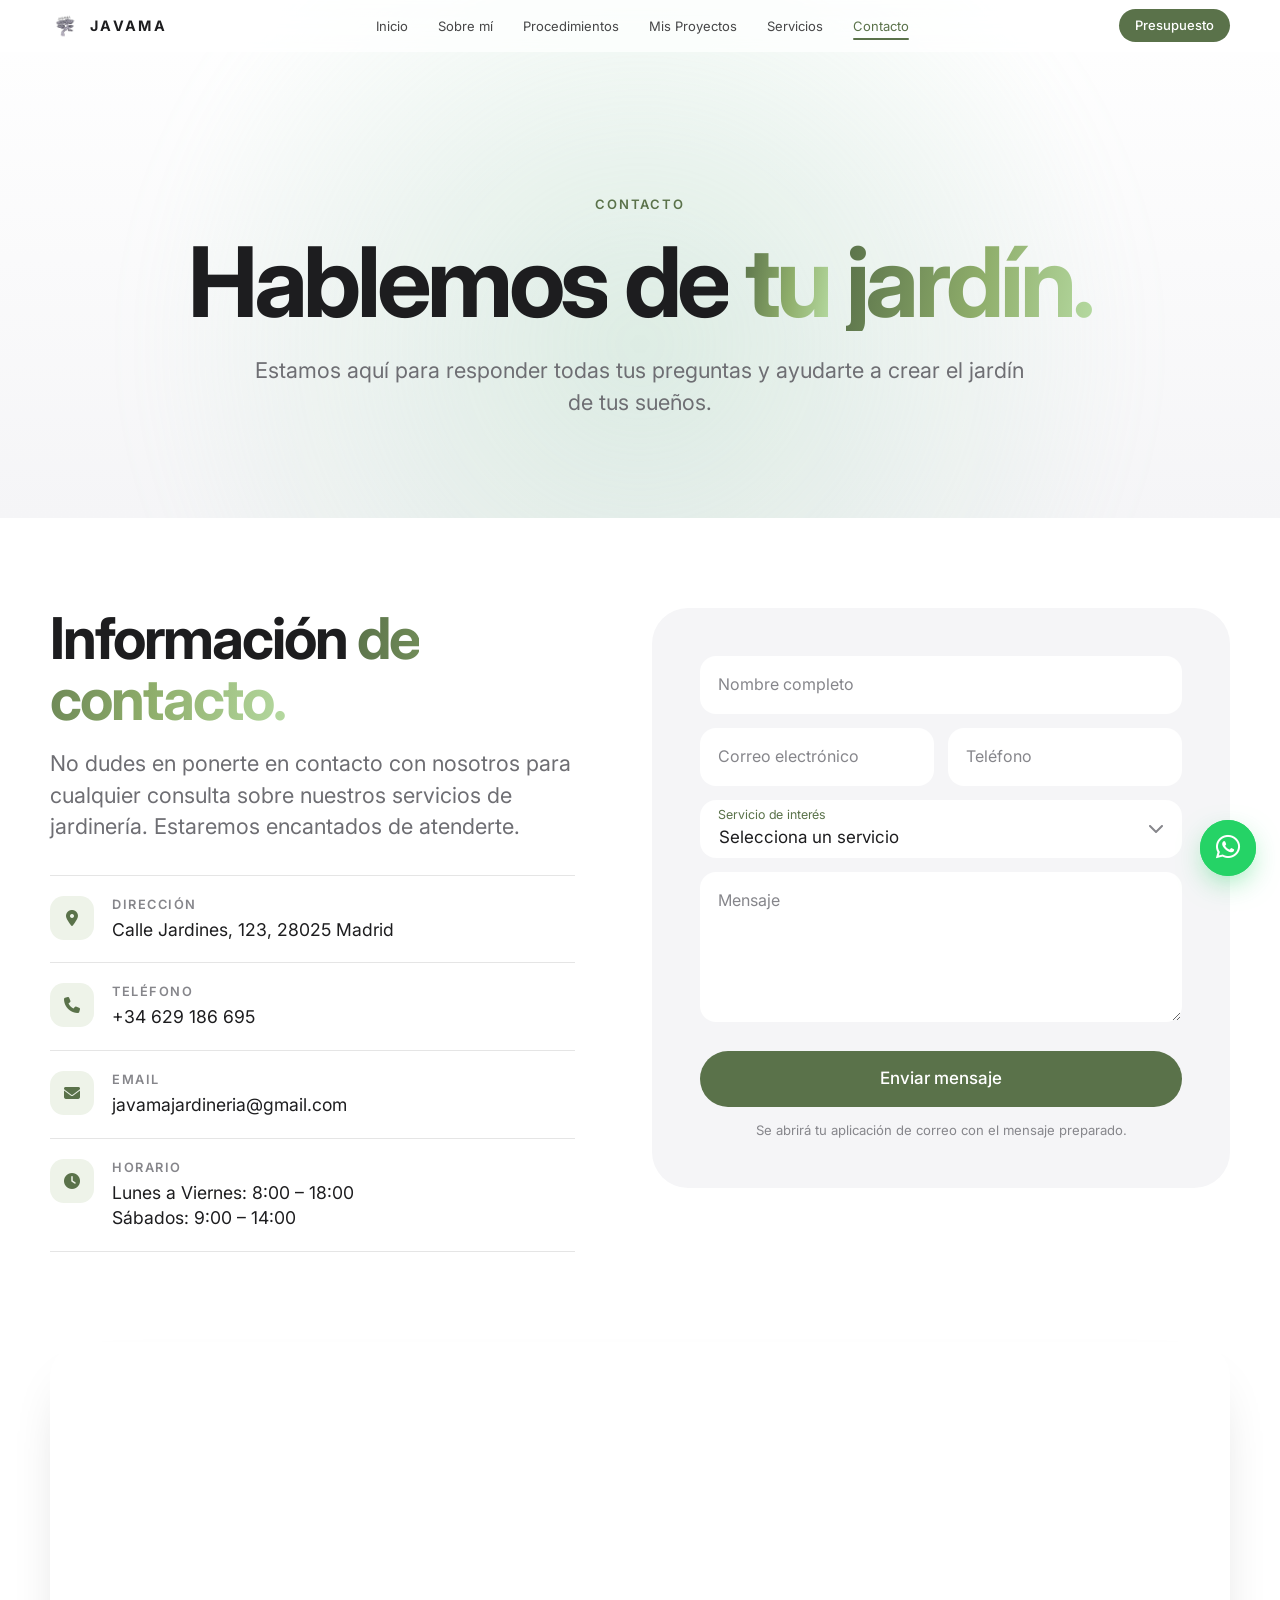
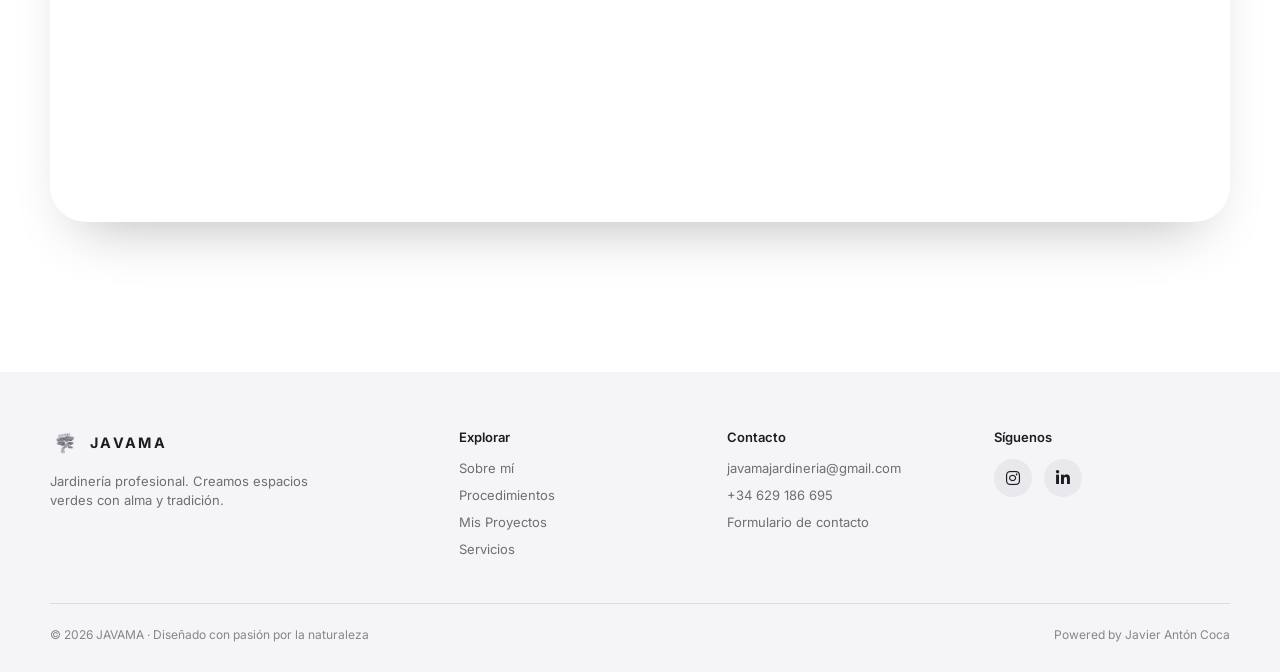
==== contacto.html @ c201bf11 "Initial commit" ====
<!DOCTYPE html>
<html lang="es">
<head>
  <meta charset="UTF-8">
  <meta name="viewport" content="width=device-width, initial-scale=1.0, viewport-fit=cover">
  <title>Contacto — JAVAMA Jardinería Profesional</title>
  <meta name="description" content="Contacta con JAVAMA Jardinería: teléfono, email, horario y formulario de presupuesto.">
  <meta name="theme-color" content="#ffffff">
  <meta property="og:title" content="Contacto — JAVAMA Jardinería Profesional">
  <meta property="og:description" content="Contacta con JAVAMA Jardinería: teléfono, email, horario y formulario de presupuesto.">
  <meta property="og:type" content="website">
  <link rel="preconnect" href="https://fonts.googleapis.com">
  <link rel="preconnect" href="https://fonts.gstatic.com" crossorigin>
  <link href="https://fonts.googleapis.com/css2?family=Inter:wght@400;500;600;700&display=swap" rel="stylesheet">
  <link rel="stylesheet" href="https://cdnjs.cloudflare.com/ajax/libs/font-awesome/6.4.0/css/all.min.css" integrity="sha512-iecdLmaskl7CVkqkXNQ/ZH/XLlvWZOJyj7Yy7tcenmpD1ypASozpmT/E0iPtmFIB46ZmdtAc9eNBvH0H/ZpiBw==" crossorigin="anonymous" referrerpolicy="no-referrer">
  <link rel="icon" type="image/png" href="favicon-96x96.png" sizes="96x96">
  <link rel="icon" type="image/svg+xml" href="favicon.svg">
  <link rel="shortcut icon" href="favicon.ico">
  <link rel="apple-touch-icon" sizes="180x180" href="apple-touch-icon.png">
  <meta name="apple-mobile-web-app-title" content="JAVAMA">
  <link rel="manifest" href="site.webmanifest">
  <link rel="stylesheet" href="css/style.css">
</head>
<body>
<header class="nav" role="banner">
  <div class="nav-in">
    <a href="index.html" class="brand" aria-label="JAVAMA — Inicio"><img src="img/logo.png" alt="" width="30" height="30">JAVAMA</a>
    <ul class="nav-links"><li><a href="index.html">Inicio</a></li><li><a href="sobre-mi.html">Sobre mí</a></li><li><a href="procedimientos.html">Procedimientos</a></li><li><a href="misproyectos.html">Mis Proyectos</a></li><li><a href="servicios.html">Servicios</a></li><li><a href="contacto.html" aria-current="page">Contacto</a></li></ul>
    <a href="contacto.html#formulario" class="nav-cta">Presupuesto</a>
    <button class="burger" aria-label="Abrir menú" aria-expanded="false"><span></span><span></span></button>
  </div>
</header>
<nav class="menu-overlay" aria-label="Menú principal"><a href="index.html" style="--i:0">Inicio</a><a href="sobre-mi.html" style="--i:1">Sobre mí</a><a href="procedimientos.html" style="--i:2">Procedimientos</a><a href="misproyectos.html" style="--i:3">Mis Proyectos</a><a href="servicios.html" style="--i:4">Servicios</a><a href="contacto.html" style="--i:5" aria-current="page">Contacto</a></nav>

<main>
<section class="page-hero">
  <div class="container">
    <span class="eyebrow" data-reveal>Contacto</span>
    <h1 class="h-xl" data-split>Hablemos de <span class="grad">tu jardín.</span></h1>
    <p class="lead" data-reveal style="--d:300">Estamos aquí para responder todas tus preguntas y ayudarte a crear el jardín de tus sueños.</p>
  </div>
</section>

<section class="section" id="contacto" style="padding-top:clamp(48px,7vw,90px)">
  <div class="container">
    <div class="contact">
      <div data-reveal="left">
        <h2 class="h-lg">Información <span class="grad">de contacto.</span></h2>
        <p class="lead" style="margin-top:18px">No dudes en ponerte en contacto con nosotros para cualquier consulta sobre nuestros servicios de jardinería. Estaremos encantados de atenderte.</p>
        <div class="info-list">
          <div class="info"><div class="ico"><i class="fa-solid fa-location-dot"></i></div><div><h4>Dirección</h4><p>Calle Jardines, 123, 28025 Madrid</p></div></div>
          <div class="info"><div class="ico"><i class="fa-solid fa-phone"></i></div><div><h4>Teléfono</h4><a href="tel:+34629186695">+34 629 186 695</a></div></div>
          <div class="info"><div class="ico"><i class="fa-solid fa-envelope"></i></div><div><h4>Email</h4><a href="mailto:javamajardineria@gmail.com">javamajardineria@gmail.com</a></div></div>
          <div class="info"><div class="ico"><i class="fa-solid fa-clock"></i></div><div><h4>Horario</h4><p>Lunes a Viernes: 8:00 – 18:00<br>Sábados: 9:00 – 14:00</p></div></div>
        </div>
      </div>

      <div class="form-card" id="formulario" data-reveal="right">
        <form id="form-contacto" action="#" method="POST">
          <div class="field"><input type="text" id="nombre" name="nombre" placeholder=" " required autocomplete="name"><label for="nombre">Nombre completo</label></div>
          <div class="field-row">
            <div class="field"><input type="email" id="email" name="email" placeholder=" " required autocomplete="email"><label for="email">Correo electrónico</label></div>
            <div class="field"><input type="tel" id="telefono" name="telefono" placeholder=" " autocomplete="tel"><label for="telefono">Teléfono</label></div>
          </div>
          <div class="field">
            <select id="servicio" name="servicio">
              <option value="">Selecciona un servicio</option>
              <option value="diseno">Diseño de jardines</option>
              <option value="poda">Poda en altura</option>
              <option value="mantenimiento">Mantenimiento</option>
              <option value="palmeras">Tratamiento de palmeras</option>
              <option value="riego">Sistemas de riego</option>
              <option value="cesped">Reconstrucción de césped</option>
              <option value="otro">Otro</option>
            </select><label for="servicio">Servicio de interés</label>
          </div>
          <div class="field"><textarea id="mensaje" name="mensaje" placeholder=" " required></textarea><label for="mensaje">Mensaje</label></div>
          <button type="submit" class="btn btn-primary">Enviar mensaje</button>
          <p class="form-note">Se abrirá tu aplicación de correo con el mensaje preparado.</p>
        </form>
      </div>
    </div>

    <div class="map" data-reveal="scale">
      <iframe src="https://www.google.com/maps/embed?pb=!1m18!1m12!1m3!1d3037.454103857799!2d-3.703023684603975!3d40.41999697936478!2m3!1f0!2f0!3f0!3m2!1i1024!2i768!4f13.1!3m3!1m2!1s0xd42287e9a0d5aab%3A0x9826e2a8a4f5f0a5!2sPuerta%20de%20Alcal%C3%A1!5e0!3m2!1ses!2ses!4v1623864876780!5m2!1ses!2ses" title="Mapa de ubicación" allowfullscreen loading="lazy"></iframe>
    </div>
  </div>
</section>
</main>
<div class="toast" role="status" aria-live="polite">Abriendo tu correo con el mensaje preparado…</div>

<footer class="footer">
  <div class="container">
    <div class="footer-grid">
      <div>
        <a href="index.html" class="brand"><img src="img/logo.png" alt="" width="30" height="30">JAVAMA</a>
        <p class="tag">Jardinería profesional. Creamos espacios verdes con alma y tradición.</p>
      </div>
      <div>
        <h4>Explorar</h4>
        <ul>
          <li><a href="sobre-mi.html">Sobre mí</a></li>
          <li><a href="procedimientos.html">Procedimientos</a></li>
          <li><a href="misproyectos.html">Mis Proyectos</a></li>
          <li><a href="servicios.html">Servicios</a></li>
        </ul>
      </div>
      <div>
        <h4>Contacto</h4>
        <ul>
          <li><a href="mailto:javamajardineria@gmail.com">javamajardineria@gmail.com</a></li>
          <li><a href="tel:+34629186695">+34 629 186 695</a></li>
          <li><a href="contacto.html">Formulario de contacto</a></li>
        </ul>
      </div>
      <div>
        <h4>Síguenos</h4>
        <div class="social">
          <a href="https://www.instagram.com/javamajardineria/" target="_blank" rel="noopener" aria-label="Instagram"><i class="fa-brands fa-instagram"></i></a>
          <a href="#" aria-label="LinkedIn"><i class="fa-brands fa-linkedin-in"></i></a>
        </div>
      </div>
    </div>
    <div class="footer-bottom">
      <span>&copy; <span data-year>2025</span> JAVAMA · Diseñado con pasión por la naturaleza</span>
      <span>Powered by Javier Antón Coca</span>
    </div>
  </div>
</footer>

<a href="https://wa.me/34629186695" target="_blank" rel="noopener" class="whatsapp" aria-label="Contactar por WhatsApp con JAVAMA Jardinería"><i class="fa-brands fa-whatsapp"></i></a>

<script src="js/main.js"></script>
</body>
</html>
---- css/style.css ----
/* =====================================================================
   JAVAMA Jardinería — sistema de diseño estilo Apple
   ===================================================================== */

:root {
  --ink: #1d1d1f;
  --ink-2: #6e6e73;
  --ink-3: #86868b;
  --bg: #ffffff;
  --bg-alt: #f5f5f7;
  --line: rgba(0, 0, 0, 0.1);

  --green: #5a724a;
  --green-dark: #46593a;
  --green-2: #81906b;
  --green-3: #a8d5ba;
  --sand: #d2b48c;
  --bark: #a1866f;

  --dark: #0a0e09;
  --dark-2: #141a12;
  --dark-line: rgba(255, 255, 255, 0.1);

  --radius: 28px;
  --nav-h: 52px;
  --font: -apple-system, BlinkMacSystemFont, "SF Pro Display", "SF Pro Text", "Inter", "Helvetica Neue", Arial, sans-serif;
  --ease: cubic-bezier(0.16, 1, 0.3, 1);
}

* { margin: 0; padding: 0; box-sizing: border-box; }

html {
  -webkit-text-size-adjust: 100%;
  scroll-behavior: smooth;
  scroll-padding-top: calc(var(--nav-h) + 16px);
}

body {
  font-family: var(--font);
  background: var(--bg);
  color: var(--ink);
  line-height: 1.47;
  -webkit-font-smoothing: antialiased;
  text-rendering: optimizeLegibility;
  overflow-x: clip;
  animation: pageIn 0.9s var(--ease) both;
}
@keyframes pageIn { from { opacity: 0; } to { opacity: 1; } }

img { max-width: 100%; display: block; }
a { color: inherit; text-decoration: none; }
ul { list-style: none; }
button { font-family: inherit; }
::selection { background: var(--green-3); color: var(--dark); }

:focus-visible { outline: 2px solid var(--green); outline-offset: 3px; border-radius: 6px; }

.container { width: min(1180px, 100% - 48px); margin-inline: auto; }
.section { padding: clamp(80px, 12vw, 150px) 0; }
.section-alt { background: var(--bg-alt); }
.section-dark { background: var(--dark); color: #f5f5f7; }
.center { text-align: center; }

/* ---------- Tipografía ---------- */
.eyebrow {
  display: inline-block;
  font-size: 0.8125rem;
  font-weight: 600;
  letter-spacing: 0.14em;
  text-transform: uppercase;
  color: var(--green);
  margin-bottom: 18px;
}
.section-dark .eyebrow { color: var(--green-3); }

.h-xl { font-size: clamp(2.7rem, 7.6vw, 6.4rem); line-height: 1.02; letter-spacing: -0.045em; font-weight: 700; }
.h-lg { font-size: clamp(2.1rem, 4.8vw, 3.6rem); line-height: 1.06; letter-spacing: -0.035em; font-weight: 700; }
.h-md { font-size: clamp(1.5rem, 2.6vw, 2rem); line-height: 1.15; letter-spacing: -0.02em; font-weight: 600; }
.lead { font-size: clamp(1.1rem, 1.7vw, 1.45rem); line-height: 1.45; color: var(--ink-2); max-width: 36em; }
.section-dark .lead { color: #a1a1a6; }
.center .lead { margin-inline: auto; }

.grad {
  background: linear-gradient(100deg, #5a724a 0%, #8fae6b 55%, #b5d9a0 100%);
  -webkit-background-clip: text;
  background-clip: text;
  color: transparent;
  -webkit-text-fill-color: transparent;
}
.section-dark .grad { background-image: linear-gradient(100deg, #a8d5ba 0%, #d4e8a8 100%); }

/* Titulares troceados en palabras (animación de entrada) */
.w { display: inline-block; overflow: hidden; vertical-align: top; padding-bottom: 0.12em; margin-bottom: -0.12em; }
.w > span { display: inline-block; transform: translateY(115%); animation: rise 1.1s var(--ease) forwards; animation-delay: calc(var(--i) * 70ms + 200ms); }
@keyframes rise { to { transform: none; } }

/* ---------- Botones ---------- */
.btn {
  display: inline-flex; align-items: center; justify-content: center; gap: 0.5em;
  padding: 0.95em 1.7em; border-radius: 999px; border: 0; cursor: pointer;
  font-size: 1.0625rem; font-weight: 500; line-height: 1;
  transition: transform 0.5s var(--ease), background 0.3s, color 0.3s, box-shadow 0.3s;
}
.btn:hover { transform: scale(1.04); }
.btn:active { transform: scale(0.98); }
.btn-primary { background: var(--green); color: #fff; }
.btn-primary:hover { background: var(--green-dark); }
.btn-light { background: #fff; color: var(--ink); }
.btn-glass { background: rgba(255, 255, 255, 0.16); color: #fff; -webkit-backdrop-filter: blur(14px); backdrop-filter: blur(14px); box-shadow: inset 0 0 0 1px rgba(255, 255, 255, 0.25); }
.btn-glass:hover { background: rgba(255, 255, 255, 0.28); }
.btn-outline { box-shadow: inset 0 0 0 1.5px var(--green); color: var(--green); background: transparent; }
.btn-outline:hover { background: var(--green); color: #fff; }
.link-more { color: var(--green); font-size: 1.0625rem; font-weight: 500; display: inline-flex; gap: 0.35em; align-items: center; }
.link-more::after { content: "›"; font-size: 1.3em; line-height: 1; transition: transform 0.4s var(--ease); }
.link-more:hover::after { transform: translateX(4px); }
.section-dark .link-more { color: var(--green-3); }

/* ---------- Navegación (cristal) ---------- */
.nav {
  position: fixed; inset: 0 0 auto 0; height: var(--nav-h); z-index: 200;
  background: rgba(255, 255, 255, 0.72);
  -webkit-backdrop-filter: saturate(180%) blur(22px); backdrop-filter: saturate(180%) blur(22px);
  border-bottom: 1px solid transparent; transition: border-color 0.4s, background 0.4s;
}
.nav.scrolled { border-bottom-color: var(--line); }
.nav-in { height: 100%; width: min(1180px, 100% - 48px); margin: auto; display: flex; align-items: center; justify-content: space-between; gap: 24px; }
.brand { display: flex; align-items: center; gap: 10px; font-weight: 700; letter-spacing: 0.16em; font-size: 0.9rem; }
.brand img { width: 30px; height: 30px; object-fit: contain; }
.nav-links { display: flex; gap: 30px; }
.nav-links a { font-size: 0.8125rem; color: rgba(29, 29, 31, 0.82); transition: color 0.25s; position: relative; }
.nav-links a:hover, .nav-links a[aria-current="page"] { color: var(--green); }
.nav-links a[aria-current="page"]::after { content: ""; position: absolute; left: 0; right: 0; bottom: -6px; height: 2px; border-radius: 2px; background: var(--green); }
.nav-cta { font-size: 0.8125rem; font-weight: 500; background: var(--green); color: #fff; padding: 7px 16px; border-radius: 999px; transition: background 0.3s, transform 0.4s var(--ease); }
.nav-cta:hover { background: var(--green-dark); transform: scale(1.05); }
.nav.dark { background: rgba(10, 14, 9, 0.38); }
.nav.dark .brand, .nav.dark .nav-links a { color: #fff; }
.nav.dark .nav-links a:hover, .nav.dark .nav-links a[aria-current="page"] { color: var(--green-3); }
.nav.dark .nav-links a[aria-current="page"]::after { background: var(--green-3); }
.nav.dark .brand img { filter: brightness(0) invert(1); }
.nav.dark .burger span { background: #fff; }
.nav.dark.scrolled { border-bottom-color: rgba(255, 255, 255, 0.1); }
.menu-open .nav.dark { background: transparent; }
.menu-open .nav.dark .brand { color: var(--ink); }
.menu-open .nav.dark .brand img { filter: none; }
.menu-open .nav.dark .burger span { background: var(--ink); }
.burger { display: none; width: 40px; height: 40px; border: 0; background: none; cursor: pointer; position: relative; }
.burger span { position: absolute; left: 11px; right: 11px; height: 1.5px; background: var(--ink); transition: transform 0.5s var(--ease), top 0.5s var(--ease), opacity 0.3s; }
.burger span:nth-child(1) { top: 16px; }
.burger span:nth-child(2) { top: 23px; }
.menu-open .burger span:nth-child(1) { top: 20px; transform: rotate(45deg); }
.menu-open .burger span:nth-child(2) { top: 20px; transform: rotate(-45deg); }

.menu-overlay {
  position: fixed; inset: 0; z-index: 150; padding: calc(var(--nav-h) + 36px) 28px 40px;
  background: rgba(255, 255, 255, 0.94); -webkit-backdrop-filter: blur(30px); backdrop-filter: blur(30px);
  display: flex; flex-direction: column; gap: 4px;
  opacity: 0; visibility: hidden; transition: opacity 0.5s var(--ease), visibility 0.5s;
}
.menu-open .menu-overlay { opacity: 1; visibility: visible; }
.menu-overlay a { font-size: 2.1rem; font-weight: 700; letter-spacing: -0.03em; padding: 8px 0; opacity: 0; transform: translateY(18px); transition: opacity 0.6s var(--ease), transform 0.6s var(--ease), color 0.2s; }
.menu-open .menu-overlay a { opacity: 1; transform: none; transition-delay: calc(var(--i) * 55ms + 120ms); }
.menu-overlay a[aria-current="page"] { color: var(--green); }
.menu-open { overflow: hidden; }

/* ---------- Revelado al hacer scroll ---------- */
.js [data-reveal] { opacity: 0; transform: translateY(40px); transition: opacity 1.1s var(--ease), transform 1.1s var(--ease); transition-delay: calc(var(--d, 0) * 1ms); }
.js [data-reveal="scale"] { transform: scale(0.92); }
.js [data-reveal="left"] { transform: translateX(-50px); }
.js [data-reveal="right"] { transform: translateX(50px); }
.js [data-reveal].in { opacity: 1; transform: none; }

/* Texto que se ilumina palabra a palabra con el scroll */
.scrub { font-size: clamp(1.9rem, 4.6vw, 3.6rem); line-height: 1.14; letter-spacing: -0.035em; font-weight: 700; max-width: 22em; }
.scrub .sw { color: rgba(29, 29, 31, 0.16); transition: color 0.5s var(--ease); }
.scrub .sw.on { color: var(--ink); }
.scrub .sw.on.accent { color: var(--green); }
.section-dark .scrub .sw { color: rgba(255, 255, 255, 0.16); }
.section-dark .scrub .sw.on { color: #fff; }

/* =====================================================================
   HERO — scroll cinematográfico (home)
   ===================================================================== */
.hero { --p: 0.72; position: relative; height: 100vh; height: 100svh; background: #fff; }
.js .hero.live { height: 430vh; }

.hero-sticky {
  --e1: clamp(0, calc((var(--p) - 0.05) / 0.44), 1);
  --e: calc(1 - (1 - var(--e1)) * (1 - var(--e1)) * (1 - var(--e1)));
  --out: clamp(0, calc(var(--p) / 0.3), 1);
  position: sticky; top: 0; height: 100vh; height: 100svh; overflow: hidden;
}

/* Fase 1: logo + titular */
.hero-intro {
  position: absolute; inset: 0; z-index: 1;
  display: flex; flex-direction: column; align-items: center; justify-content: center; text-align: center;
  padding: calc(var(--nav-h) + 3vh) 24px 16vh;
  opacity: calc(1 - var(--out) * 1.3);
  transform: translateY(calc(var(--out) * -10vh)) scale(calc(1 - var(--out) * 0.14));
  transform-origin: 50% 40%;
}
.hero-logo { height: clamp(150px, 31vh, 320px); width: auto; margin-bottom: 2.4vh; animation: logoIn 1.6s var(--ease) both; }
@keyframes logoIn { from { opacity: 0; transform: translateY(30px) scale(0.92); } to { opacity: 1; transform: none; } }
.hero-title { font-size: clamp(2.3rem, 6.2vw, 5.4rem); font-weight: 700; letter-spacing: -0.045em; line-height: 1.03; }
.hero-sub { margin-top: 2vh; font-size: clamp(0.95rem, 1.5vw, 1.3rem); color: var(--ink-2); letter-spacing: 0.01em; animation: fadeUp 1.2s 0.9s var(--ease) both; }
@keyframes fadeUp { from { opacity: 0; transform: translateY(16px); } to { opacity: 1; transform: none; } }

.hero-cue {
  position: absolute; left: 50%; bottom: 4.5vh; z-index: 4; transform: translateX(-50%);
  display: flex; flex-direction: column; align-items: center; gap: 10px;
  font-size: 0.72rem; letter-spacing: 0.2em; text-transform: uppercase; color: var(--ink-3);
  opacity: calc(1 - var(--p) * 16);
  animation: fadeUp 1.2s 1.3s var(--ease) backwards;
}
.hero-cue i { width: 1px; height: 46px; background: linear-gradient(var(--ink-3), transparent); position: relative; overflow: hidden; }
.hero-cue i::after { content: ""; position: absolute; left: 0; top: -100%; width: 100%; height: 100%; background: var(--green); animation: cue 2s var(--ease) infinite; }
@keyframes cue { to { top: 100%; } }

/* Fase 2: tarjeta que sube y se expande hasta pantalla completa */
.hero-card {
  position: absolute; inset: 0; z-index: 2; overflow: hidden; background: #26371d;
  clip-path: inset(
    calc(86vh * (1 - var(--e))) calc(20vw * (1 - var(--e))) calc(-30vh * (1 - var(--e))) calc(20vw * (1 - var(--e)))
    round calc(48px * (1 - var(--e)))
  );
  will-change: clip-path;
}
.hero-media {
  position: absolute; inset: 0;
  background:
    radial-gradient(90% 70% at 18% 12%, rgba(143, 174, 107, 0.95) 0%, transparent 60%),
    radial-gradient(80% 70% at 88% 92%, rgba(47, 74, 36, 0.95) 0%, transparent 62%),
    radial-gradient(60% 50% at 70% 30%, rgba(210, 180, 140, 0.35) 0%, transparent 70%),
    linear-gradient(160deg, #5a724a, #1f2f18);
  transform: scale(calc(1.45 - var(--e) * 0.45));
  will-change: transform;
}
.hero-media img { width: 100%; height: 100%; object-fit: cover; }
.hero-card::after {
  content: ""; position: absolute; inset: 0;
  background: linear-gradient(180deg, rgba(0, 0, 0, 0.18) 0%, rgba(0, 0, 0, 0.62) 100%);
  opacity: calc(0.25 + var(--e) * 0.75);
}

/* Fase 3: texto sobre la imagen */
.hero-copy {
  position: absolute; inset: 0; z-index: 3; color: #fff; pointer-events: none;
  display: flex; flex-direction: column; align-items: center; justify-content: center; text-align: center; padding: var(--nav-h) 24px 0;
}
.hero-words { font-size: clamp(2.5rem, 7.6vw, 6.6rem); font-weight: 700; letter-spacing: -0.05em; line-height: 1.02; max-width: 14em; }
.hero-words .hw {
  --k: clamp(0, calc((var(--p) - (0.4 + var(--i) * 0.03)) / 0.07), 1);
  display: inline-block; margin-right: 0.2em;
  opacity: var(--k);
  transform: translateY(calc((1 - var(--k)) * 36px));
  filter: blur(calc((1 - var(--k)) * 12px));
}
.hero-words .hw:last-child { margin-right: 0; }
.hero-extra {
  --x: clamp(0, calc((var(--p) - 0.7) / 0.14), 1);
  margin-top: clamp(20px, 4vh, 40px); max-width: 38em;
  opacity: var(--x); transform: translateY(calc((1 - var(--x)) * 30px));
  visibility: hidden;
}
.hero.cta-on .hero-extra, .hero:not(.live) .hero-extra { visibility: visible; }
.hero-extra p { font-size: clamp(1rem, 1.6vw, 1.35rem); line-height: 1.45; color: rgba(255, 255, 255, 0.86); margin-bottom: 28px; }
.hero-extra .btns { display: flex; gap: 14px; justify-content: center; flex-wrap: wrap; pointer-events: auto; }
.hero-extra .btn { pointer-events: auto; }

/* ---------- Bento de servicios (home) ---------- */
.bento { display: grid; grid-template-columns: repeat(6, 1fr); gap: 16px; margin-top: clamp(40px, 6vw, 72px); }
.tile {
  grid-column: span 2; position: relative; overflow: hidden; isolation: isolate;
  min-height: 300px; padding: clamp(26px, 3vw, 38px); border-radius: var(--radius);
  background: var(--dark-2); box-shadow: inset 0 0 0 1px var(--dark-line);
  display: flex; flex-direction: column; justify-content: flex-end;
  transition: transform 0.7s var(--ease), box-shadow 0.4s;
}
.tile.wide { grid-column: span 4; }
.tile.half { grid-column: span 3; }
.tile:hover { transform: translateY(-6px); box-shadow: inset 0 0 0 1px rgba(168, 213, 186, 0.35); }
.tile::before {
  content: ""; position: absolute; inset: 0; z-index: -1; opacity: 0; transition: opacity 0.5s;
  background: radial-gradient(520px circle at var(--mx, 50%) var(--my, 0%), rgba(168, 213, 186, 0.16), transparent 45%);
}
.tile:hover::before { opacity: 1; }
.tile .ghost { position: absolute; right: -4%; top: -6%; z-index: -1; font-size: clamp(9rem, 16vw, 15rem); color: rgba(168, 213, 186, 0.06); transition: transform 1s var(--ease), color 0.5s; line-height: 1; }
.tile:hover .ghost { transform: scale(1.08) rotate(-4deg); color: rgba(168, 213, 186, 0.11); }
.tile .ico { width: 52px; height: 52px; border-radius: 16px; display: grid; place-items: center; font-size: 1.35rem; background: rgba(168, 213, 186, 0.12); color: var(--green-3); margin-bottom: auto; }
.tile h3 { font-size: clamp(1.35rem, 2.1vw, 1.75rem); letter-spacing: -0.025em; font-weight: 600; margin: 26px 0 8px; color: #fff; }
.tile p { color: #a1a1a6; font-size: 1.0625rem; max-width: 30em; }

/* ---------- Cajas de características ---------- */
.features { display: grid; grid-template-columns: repeat(3, 1fr); gap: clamp(28px, 4vw, 56px); margin-top: clamp(40px, 6vw, 72px); }
.feature .ico { font-size: 1.7rem; color: var(--green); margin-bottom: 18px; }
.feature h3 { font-size: 1.35rem; letter-spacing: -0.02em; font-weight: 600; margin-bottom: 8px; }
.feature p { color: var(--ink-2); }

/* ---------- Banda CTA ---------- */
.cta-band {
  position: relative; overflow: hidden; isolation: isolate; text-align: center; color: #fff;
  padding: clamp(60px, 9vw, 120px) 24px; border-radius: 40px;
  background: radial-gradient(80% 120% at 15% 0%, #8fae6b 0%, transparent 55%), radial-gradient(70% 100% at 100% 100%, #26371d 0%, transparent 60%), linear-gradient(140deg, #5a724a, #2d4023);
}
.cta-band h2 { max-width: 14em; margin: 0 auto 16px; }
.cta-band p { color: rgba(255, 255, 255, 0.85); font-size: clamp(1.05rem, 1.6vw, 1.3rem); max-width: 32em; margin: 0 auto 32px; }
.cta-band .btns { display: flex; gap: 14px; justify-content: center; flex-wrap: wrap; }

/* ---------- Cabecera de páginas interiores ---------- */
.page-hero { padding: calc(var(--nav-h) + clamp(70px, 11vw, 140px)) 0 clamp(56px, 8vw, 100px); text-align: center; background: linear-gradient(180deg, #fff 0%, var(--bg-alt) 100%); position: relative; overflow: hidden; }
.page-hero::before { content: ""; position: absolute; left: 50%; top: -30%; width: 90vw; height: 90vw; max-width: 1000px; max-height: 1000px; transform: translateX(-50%); background: radial-gradient(closest-side, rgba(168, 213, 186, 0.35), transparent); filter: blur(30px); z-index: 0; }
.page-hero .container { position: relative; z-index: 1; }
.page-hero .lead { margin: 24px auto 0; }

/* ---------- Sobre mí ---------- */
.about { display: grid; grid-template-columns: 1fr 1.05fr; gap: clamp(36px, 6vw, 96px); align-items: center; }
.about-photo { position: relative; border-radius: 36px; overflow: hidden; aspect-ratio: 4 / 5; background: linear-gradient(160deg, #81906b, #2d4023); box-shadow: 0 40px 80px -30px rgba(0, 0, 0, 0.35); }
.about-photo img { width: 100%; height: 118%; object-fit: cover; will-change: transform; }
.about-text p { font-size: 1.2rem; line-height: 1.6; color: var(--ink-2); margin-bottom: 1.2em; }
.about-text .hl { color: var(--ink); font-weight: 600; }

.rings { display: grid; grid-template-columns: repeat(3, 1fr); gap: clamp(20px, 4vw, 56px); margin-top: clamp(40px, 6vw, 72px); }
.ring-card { text-align: center; }
.ring { position: relative; width: min(190px, 100%); margin: 0 auto 20px; aspect-ratio: 1; }
.ring svg { width: 100%; height: 100%; transform: rotate(-90deg); }
.ring circle { fill: none; stroke-width: 7; stroke-linecap: round; }
.ring .bg { stroke: rgba(255, 255, 255, 0.1); }
.ring .fg { stroke: url(#ringGrad); stroke-dasharray: 289; stroke-dashoffset: 289; transition: stroke-dashoffset 2.2s var(--ease) 0.2s; }
.ring-card.in .fg { stroke-dashoffset: calc(289 - 289 * var(--v) / 100); }
.ring-num { position: absolute; inset: 0; display: grid; place-items: center; font-size: clamp(2rem, 4vw, 3rem); font-weight: 700; letter-spacing: -0.04em; }
.ring-num small { font-size: 0.45em; font-weight: 600; margin-left: 2px; color: var(--green-3); }
.ring-card h3 { font-size: 1.1rem; font-weight: 500; color: #d2d2d7; }

/* ---------- Procedimientos: tarjetas apiladas ---------- */
.stack { padding-bottom: 8vh; }
.step {
  --n: 0; position: sticky; top: calc(var(--nav-h) + 22px + var(--n) * 20px);
  display: grid; grid-template-columns: auto 1fr; gap: clamp(20px, 5vw, 80px); align-items: center;
  min-height: clamp(340px, 56vh, 460px); padding: clamp(28px, 5vw, 64px); margin-bottom: 26px;
  border-radius: 36px; background: var(--bg); color: var(--ink);
  box-shadow: 0 -10px 40px -20px rgba(0, 0, 0, 0.18), 0 0 0 1px rgba(0, 0, 0, 0.05);
}
.step .num { font-size: clamp(5.5rem, 16vw, 13rem); font-weight: 700; letter-spacing: -0.07em; line-height: 0.85; color: rgba(90, 114, 74, 0.2); }
.step .ico { font-size: 1.8rem; color: var(--green); margin-bottom: 16px; }
.step h3 { font-size: clamp(1.7rem, 3.4vw, 2.8rem); letter-spacing: -0.035em; line-height: 1.08; font-weight: 700; margin-bottom: 14px; }
.step p { font-size: clamp(1.05rem, 1.5vw, 1.3rem); color: var(--ink-2); max-width: 30em; line-height: 1.5; }
.step.s2 { background: #eef3e9; } .step.s3 { background: #e2ebd9; } .step.s4 { background: #cfdcc2; }
.step.s5 { background: var(--green); color: #fff; } .step.s6 { background: #26371d; color: #fff; }
.step.s5 .num, .step.s6 .num { color: rgba(255, 255, 255, 0.16); }
.step.s5 .ico, .step.s6 .ico { color: var(--green-3); }
.step.s5 p, .step.s6 p { color: rgba(255, 255, 255, 0.82); }

.cards { display: grid; grid-template-columns: repeat(3, 1fr); gap: 16px; margin-top: clamp(40px, 6vw, 72px); }
.card { background: #fff; border-radius: var(--radius); padding: clamp(26px, 3vw, 36px); transition: transform 0.7s var(--ease), box-shadow 0.5s; position: relative; overflow: hidden; }
.card:hover { transform: translateY(-6px); box-shadow: 0 30px 60px -30px rgba(0, 0, 0, 0.28); }
.card .ico { width: 48px; height: 48px; border-radius: 14px; display: grid; place-items: center; background: #eef3e9; color: var(--green); font-size: 1.2rem; margin-bottom: 22px; }
.card h3 { font-size: 1.3rem; letter-spacing: -0.02em; font-weight: 600; margin-bottom: 8px; }
.card p { color: var(--ink-2); }

/* ---------- Proyectos ---------- */
.segmented { display: inline-flex; padding: 4px; border-radius: 999px; background: rgba(120, 120, 128, 0.14); margin-bottom: clamp(32px, 5vw, 56px); position: relative; }
.segmented button { position: relative; z-index: 1; border: 0; background: none; cursor: pointer; padding: 9px 24px; border-radius: 999px; font-size: 0.95rem; font-weight: 500; color: var(--ink); transition: color 0.3s; display: inline-flex; gap: 8px; align-items: center; }
.segmented .thumb { position: absolute; z-index: 0; top: 4px; bottom: 4px; left: 4px; width: 50%; border-radius: 999px; background: #fff; box-shadow: 0 2px 8px rgba(0, 0, 0, 0.14); transition: transform 0.6s var(--ease), width 0.6s var(--ease); }
.panel[hidden] { display: none; }
.panel { animation: fadeUp 0.8s var(--ease) both; }

.gallery { display: grid; grid-template-columns: repeat(12, 1fr); grid-auto-rows: clamp(220px, 27vw, 360px); gap: 14px; }
.g-item { position: relative; overflow: hidden; border-radius: 26px; grid-column: span 4; cursor: zoom-in; background: linear-gradient(150deg, #a8d5ba, #5a724a 60%, #2d4023); border: 0; padding: 0; text-align: left; color: #fff; }
.g-item:nth-child(1) { grid-column: span 7; } .g-item:nth-child(2) { grid-column: span 5; } .g-item:nth-child(6) { grid-column: span 12; }
.g-item img { position: absolute; inset: 0; width: 100%; height: 100%; object-fit: cover; transition: transform 1.2s var(--ease); }
.g-item:hover img { transform: scale(1.06); }
.g-item::after { content: ""; position: absolute; inset: 0; background: linear-gradient(to top, rgba(0, 0, 0, 0.62), transparent 55%); }
.g-item .cap { position: absolute; left: 0; right: 0; bottom: 0; z-index: 2; padding: 22px 26px; font-size: 1.05rem; font-weight: 500; letter-spacing: -0.01em; }
.g-item .cap small { display: block; font-size: 0.8rem; opacity: 0.75; font-weight: 400; margin-bottom: 2px; letter-spacing: 0.06em; text-transform: uppercase; }
.g-item .plus { position: absolute; right: 18px; top: 18px; z-index: 2; width: 38px; height: 38px; border-radius: 50%; background: rgba(255, 255, 255, 0.22); -webkit-backdrop-filter: blur(10px); backdrop-filter: blur(10px); display: grid; place-items: center; opacity: 0; transform: scale(0.7); transition: 0.5s var(--ease); }
.g-item:hover .plus { opacity: 1; transform: none; }
img.img-missing { display: none !important; }

.videos { display: grid; grid-template-columns: repeat(3, 1fr); gap: 16px; }
.video { border-radius: 26px; overflow: hidden; background: #000; }
.video .frame { aspect-ratio: 16 / 9; }
.video iframe { width: 100%; height: 100%; border: 0; display: block; }
.video p { padding: 16px 20px; font-size: 0.95rem; color: #d2d2d7; background: var(--dark-2); }

.lightbox { position: fixed; inset: 0; z-index: 500; display: grid; place-items: center; padding: 4vw; background: rgba(0, 0, 0, 0.86); -webkit-backdrop-filter: blur(20px); backdrop-filter: blur(20px); opacity: 0; visibility: hidden; transition: opacity 0.4s, visibility 0.4s; }
.lightbox.open { opacity: 1; visibility: visible; }
.lightbox figure { max-width: min(1100px, 100%); transform: scale(0.94); transition: transform 0.7s var(--ease); }
.lightbox.open figure { transform: none; }
.lightbox img { max-height: 78vh; width: auto; margin: auto; border-radius: 20px; background: linear-gradient(150deg, #a8d5ba, #5a724a); min-width: min(70vw, 600px); min-height: 40vh; object-fit: contain; }
.lightbox figcaption { color: #d2d2d7; text-align: center; margin-top: 16px; font-size: 1rem; }
.lb-btn { position: absolute; width: 48px; height: 48px; border-radius: 50%; border: 0; cursor: pointer; background: rgba(255, 255, 255, 0.14); color: #fff; font-size: 1.1rem; transition: background 0.3s, transform 0.4s var(--ease); }
.lb-btn:hover { background: rgba(255, 255, 255, 0.28); transform: scale(1.08); }
.lb-close { top: 22px; right: 22px; } .lb-prev { left: 22px; top: 50%; } .lb-next { right: 22px; top: 50%; }

/* ---------- Servicios ---------- */
.price-grid { display: grid; grid-template-columns: repeat(3, 1fr); gap: 16px; }
.price-card { position: relative; text-align: left; border: 0; cursor: pointer; font-family: inherit; color: inherit; background: var(--bg-alt); border-radius: var(--radius); padding: clamp(28px, 3vw, 40px); min-height: 340px; display: flex; flex-direction: column; transition: transform 0.7s var(--ease), box-shadow 0.5s, background 0.4s; overflow: hidden; }
.price-card:hover { transform: translateY(-8px) scale(1.01); box-shadow: 0 40px 70px -35px rgba(0, 0, 0, 0.35); background: #fff; }
.price-card .ico { width: 56px; height: 56px; border-radius: 18px; display: grid; place-items: center; font-size: 1.4rem; background: #fff; color: var(--green); margin-bottom: 26px; transition: background 0.4s, color 0.4s; box-shadow: 0 1px 0 rgba(0, 0, 0, 0.04); }
.price-card:hover .ico { background: var(--green); color: #fff; }
.price-card h3 { font-size: 1.55rem; letter-spacing: -0.03em; line-height: 1.12; font-weight: 700; margin-bottom: 10px; }
.price-card .price { display: inline-block; align-self: flex-start; font-size: 0.9rem; font-weight: 600; color: var(--green); background: rgba(90, 114, 74, 0.12); padding: 5px 14px; border-radius: 999px; margin-bottom: 16px; }
.price-card p { color: var(--ink-2); flex: 1; }
.price-card .open { margin-top: 24px; width: 36px; height: 36px; border-radius: 50%; background: var(--green); color: #fff; display: grid; place-items: center; align-self: flex-end; transition: transform 0.6s var(--ease); font-size: 1rem; }
.price-card:hover .open { transform: rotate(90deg) scale(1.1); }
.price-card .data { display: none; }

.sheet { position: fixed; inset: 0; z-index: 400; display: flex; align-items: flex-end; justify-content: center; background: rgba(0, 0, 0, 0.4); -webkit-backdrop-filter: blur(8px); backdrop-filter: blur(8px); opacity: 0; visibility: hidden; transition: opacity 0.4s, visibility 0.4s; padding: 20px; }
.sheet.open { opacity: 1; visibility: visible; }
.sheet-card { position: relative; width: min(640px, 100%); max-height: 88vh; overflow: auto; background: #fff; border-radius: 34px; padding: clamp(28px, 5vw, 48px); transform: translateY(60px) scale(0.96); transition: transform 0.8s var(--ease); box-shadow: 0 50px 100px -30px rgba(0, 0, 0, 0.5); }
.sheet.open .sheet-card { transform: none; }
.sheet-close { position: absolute; top: 18px; right: 18px; width: 36px; height: 36px; border-radius: 50%; border: 0; cursor: pointer; background: rgba(120, 120, 128, 0.16); color: var(--ink-2); font-size: 1rem; transition: transform 0.4s var(--ease), background 0.3s; }
.sheet-close:hover { transform: rotate(90deg); background: rgba(120, 120, 128, 0.28); }
.sheet .ico { font-size: 1.8rem; color: var(--green); margin-bottom: 14px; }
.sheet h3 { font-size: clamp(1.8rem, 4vw, 2.4rem); letter-spacing: -0.035em; line-height: 1.08; font-weight: 700; padding-right: 40px; }
.sheet .price { display: inline-block; margin: 14px 0; font-weight: 600; color: var(--green); background: rgba(90, 114, 74, 0.12); padding: 5px 14px; border-radius: 999px; }
.sheet .desc { color: var(--ink-2); font-size: 1.1rem; margin-bottom: 24px; }
.sheet ul { display: grid; gap: 0; margin-bottom: 30px; border-top: 1px solid var(--line); }
.sheet li { padding: 14px 0; border-bottom: 1px solid var(--line); display: flex; gap: 12px; align-items: baseline; }
.sheet li i { color: var(--green); }
.sheet li strong { color: var(--ink); }
.note { margin-top: 36px; text-align: center; color: var(--ink-3); font-size: 0.9rem; max-width: 40em; margin-inline: auto; }

/* ---------- Contacto ---------- */
.contact { display: grid; grid-template-columns: 1fr 1.1fr; gap: clamp(32px, 6vw, 90px); align-items: start; }
.info-list { display: grid; gap: 0; margin-top: 32px; }
.info { display: flex; gap: 18px; padding: 20px 0; border-bottom: 1px solid var(--line); align-items: flex-start; }
.info:first-child { border-top: 1px solid var(--line); }
.info .ico { width: 44px; height: 44px; border-radius: 14px; display: grid; place-items: center; background: #eef3e9; color: var(--green); flex: none; }
.info h4 { font-size: 0.8rem; text-transform: uppercase; letter-spacing: 0.12em; color: var(--ink-3); font-weight: 600; margin-bottom: 2px; }
.info p, .info a { font-size: 1.1rem; color: var(--ink); }
.info a:hover { color: var(--green); }

.form-card { background: var(--bg-alt); border-radius: 36px; padding: clamp(26px, 4vw, 48px); }
.field { position: relative; margin-bottom: 14px; }
.field label { position: absolute; left: 18px; top: 17px; color: var(--ink-3); font-size: 1rem; pointer-events: none; transition: transform 0.4s var(--ease), color 0.3s; transform-origin: left top; }
.field input, .field textarea, .field select {
  width: 100%; font-family: inherit; font-size: 1.0625rem; color: var(--ink); background: #fff;
  border: 1.5px solid transparent; border-radius: 16px; padding: 26px 18px 10px; outline: none; transition: border-color 0.3s, box-shadow 0.3s; -webkit-appearance: none; appearance: none;
}
.field textarea { min-height: 150px; resize: vertical; }
.field select { background-image: url("data:image/svg+xml,%3Csvg xmlns='http://www.w3.org/2000/svg' width='14' height='8' fill='none' stroke='%2386868b' stroke-width='2' stroke-linecap='round'%3E%3Cpath d='m1 1 6 6 6-6'/%3E%3C/svg%3E"); background-repeat: no-repeat; background-position: right 18px center; }
.field input:focus, .field textarea:focus, .field select:focus { border-color: var(--green); box-shadow: 0 0 0 4px rgba(90, 114, 74, 0.16); }
.field input:focus + label, .field input:not(:placeholder-shown) + label,
.field textarea:focus + label, .field textarea:not(:placeholder-shown) + label,
.field select + label { transform: translateY(-11px) scale(0.78); color: var(--green); }
.field-row { display: grid; grid-template-columns: 1fr 1fr; gap: 14px; }
.form-card .btn { width: 100%; margin-top: 8px; padding: 1.15em; }
.form-note { text-align: center; color: var(--ink-3); font-size: 0.82rem; margin-top: 14px; }

.map { margin-top: clamp(48px, 7vw, 90px); border-radius: 36px; overflow: hidden; height: clamp(320px, 42vw, 480px); box-shadow: 0 30px 60px -30px rgba(0, 0, 0, 0.3); }
.map iframe { width: 100%; height: 100%; border: 0; filter: grayscale(0.85) contrast(1.05); transition: filter 0.6s; }
.map:hover iframe { filter: none; }

.toast { position: fixed; left: 50%; bottom: 28px; z-index: 600; transform: translate(-50%, 120px); background: rgba(29, 29, 31, 0.92); color: #fff; padding: 14px 22px; border-radius: 999px; font-size: 0.95rem; -webkit-backdrop-filter: blur(14px); backdrop-filter: blur(14px); transition: transform 0.7s var(--ease); }
.toast.show { transform: translate(-50%, 0); }

/* ---------- Pie de página ---------- */
.footer { background: var(--bg-alt); color: var(--ink-2); font-size: 0.8125rem; padding: 56px 0 28px; }
.footer-grid { display: grid; grid-template-columns: 1.6fr 1fr 1fr 1fr; gap: 32px; padding-bottom: 36px; border-bottom: 1px solid var(--line); }
.footer .brand { color: var(--ink); margin-bottom: 14px; }
.footer p.tag { max-width: 22em; line-height: 1.5; }
.footer h4 { color: var(--ink); font-size: 0.8125rem; font-weight: 600; margin-bottom: 12px; }
.footer li { margin-bottom: 8px; }
.footer a { transition: color 0.2s; }
.footer a:hover { color: var(--green); text-decoration: underline; }
.footer .social { display: flex; gap: 12px; }
.footer .social a { width: 38px; height: 38px; border-radius: 50%; display: grid; place-items: center; background: #e8e8ed; color: var(--ink); font-size: 1rem; transition: background 0.3s, color 0.3s, transform 0.4s var(--ease); }
.footer .social a:hover { background: var(--green); color: #fff; transform: translateY(-3px); text-decoration: none; }
.footer-bottom { padding-top: 22px; display: flex; justify-content: space-between; gap: 12px; flex-wrap: wrap; font-size: 0.75rem; color: var(--ink-3); }

/* ---------- WhatsApp flotante ---------- */
.whatsapp { position: fixed; right: 24px; bottom: 24px; z-index: 180; width: 56px; height: 56px; border-radius: 50%; display: grid; place-items: center; background: #25d366; color: #fff; font-size: 1.7rem; box-shadow: 0 10px 30px -8px rgba(37, 211, 102, 0.65); transition: transform 0.5s var(--ease), background 0.3s; }
.whatsapp:hover { transform: scale(1.1) rotate(6deg); background: #1ebe5b; }
.whatsapp::after { content: ""; position: absolute; inset: 0; border-radius: 50%; border: 2px solid #25d366; animation: ping 2.6s ease-out infinite; }
@keyframes ping { 0% { transform: scale(1); opacity: 0.7; } 80%, 100% { transform: scale(1.7); opacity: 0; } }

/* =====================================================================
   Responsive
   ===================================================================== */
@media (max-width: 960px) {
  .nav-links, .nav-cta { display: none; }
  .burger { display: block; }
  .bento { grid-template-columns: repeat(2, 1fr); }
  .tile, .tile.wide, .tile.half { grid-column: span 1; min-height: 260px; }
  .features, .cards, .price-grid, .videos { grid-template-columns: repeat(2, 1fr); }
  .about, .contact { grid-template-columns: 1fr; }
  .about-photo { max-width: 520px; aspect-ratio: 5 / 4; }
  .footer-grid { grid-template-columns: 1fr 1fr; }
}

@media (max-width: 640px) {
  .container, .nav-in { width: calc(100% - 36px); }
  .bento, .features, .cards, .price-grid, .videos, .field-row { grid-template-columns: 1fr; }
  .rings { grid-template-columns: 1fr; gap: 36px; }
  .step { grid-template-columns: 1fr; min-height: 0; gap: 4px; border-radius: 28px; }
  .step .num { font-size: 5.5rem; margin-bottom: -4px; }
  .gallery { grid-template-columns: 1fr; grid-auto-rows: 260px; }
  .g-item, .g-item:nth-child(n) { grid-column: span 1; }
  .footer-grid { grid-template-columns: 1fr; }
  .cta-band { border-radius: 30px; }
  .hero-card { clip-path: inset(calc(86vh * (1 - var(--e))) calc(6vw * (1 - var(--e))) calc(-30vh * (1 - var(--e))) calc(6vw * (1 - var(--e))) round calc(36px * (1 - var(--e)))); }
  .whatsapp { right: 16px; bottom: 16px; width: 52px; height: 52px; }
  .lb-prev { left: 10px; } .lb-next { right: 10px; }
}

@media (prefers-reduced-motion: reduce) {
  html { scroll-behavior: auto; }
  *, *::before, *::after { animation-duration: 0.01ms !important; animation-delay: 0ms !important; transition-duration: 0.01ms !important; }
  .w > span { transform: none; }
  .js [data-reveal] { opacity: 1; transform: none; }
  .scrub .sw { color: var(--ink); }
  .section-dark .scrub .sw { color: #fff; }
  .js .hero.live { height: 100svh; }
}

.menu-open .whatsapp { opacity: 0; pointer-events: none; }
.toast { opacity: 0; transition: transform 0.7s var(--ease), opacity 0.4s; }
.toast.show { opacity: 1; }
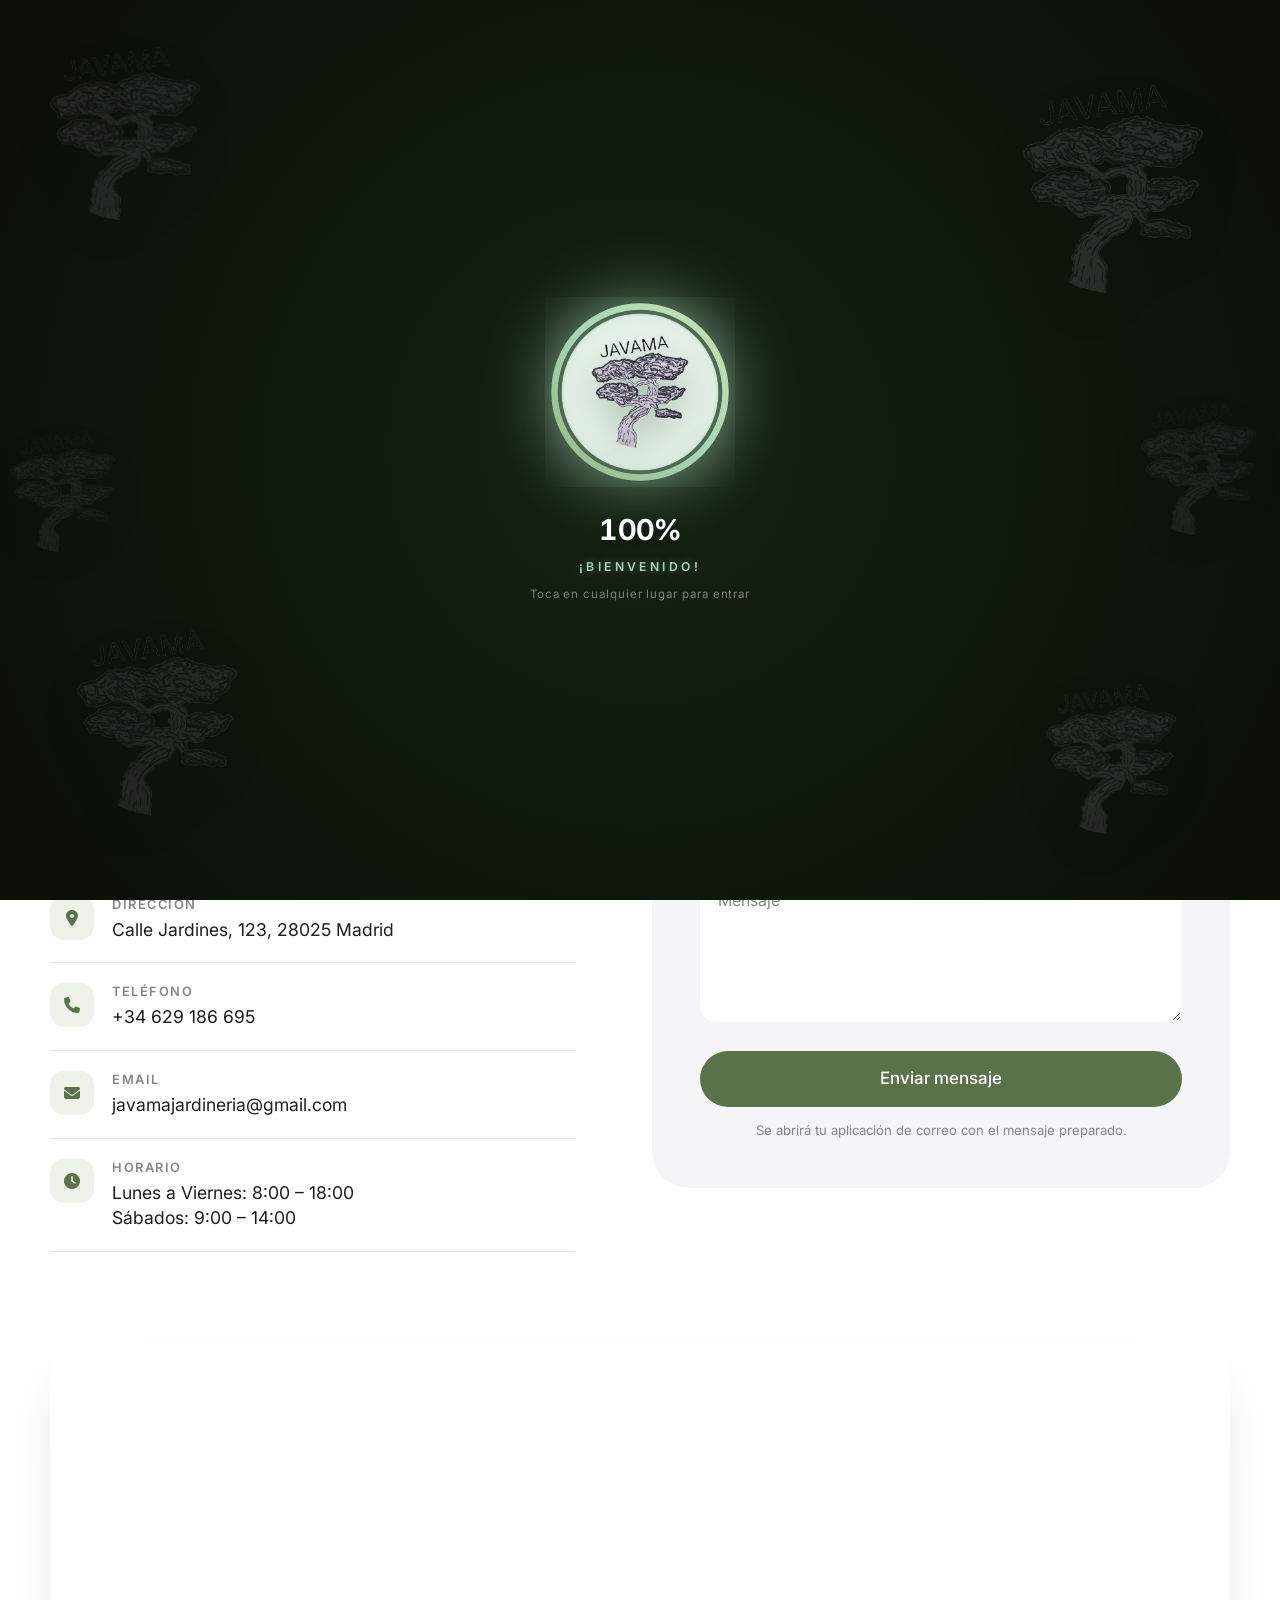
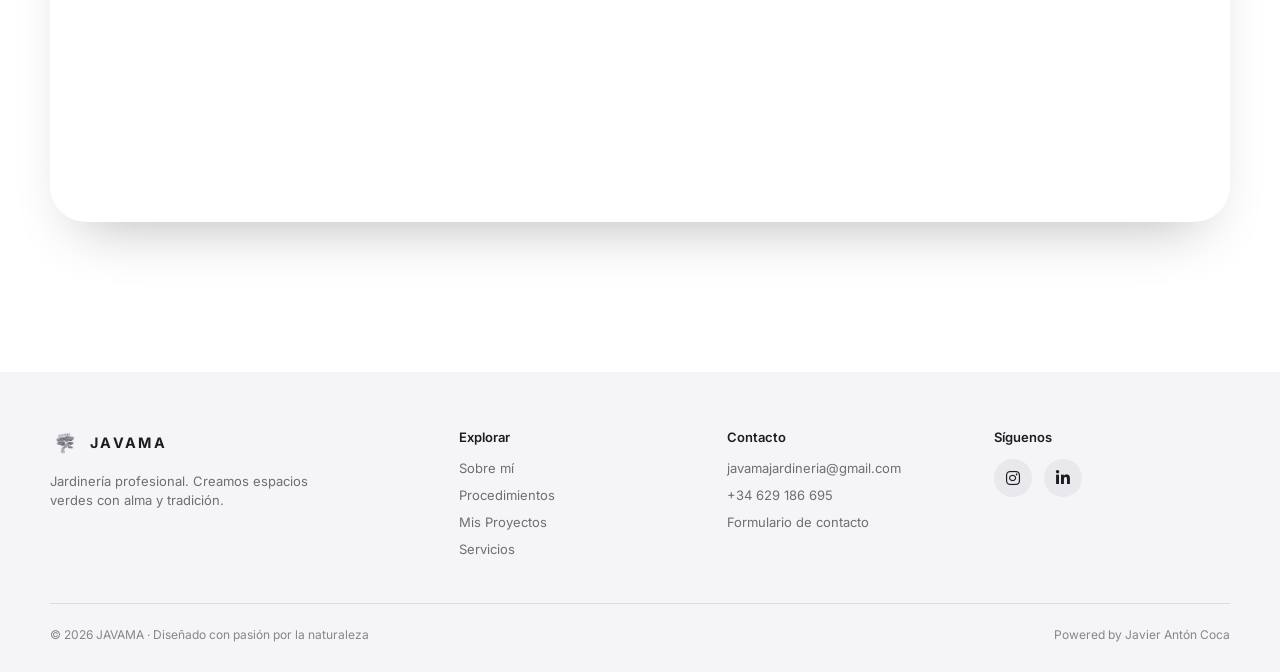
==== commit e8f729c8: "Nueva pantalla de carga con circulo y bonsais de fondo, y animacion en Metodologia" ====
--- a/contacto.html
+++ b/contacto.html
@@ -22,6 +22,47 @@
   <link rel="stylesheet" href="css/style.css">
 </head>
 <body>
+<!-- Pantalla de carga (Preloader) con círculo, bonsái central y bonsáis flotantes de fondo -->
+<div id="preloader" class="preloader" role="status" aria-live="polite">
+  <!-- Bonsáis flotantes en el fondo -->
+  <div class="preloader-bg-bonsais" aria-hidden="true">
+    <img class="bg-bonsai b1" src="img/logo-tight.png" alt="">
+    <img class="bg-bonsai b2" src="img/logo-tight.png" alt="">
+    <img class="bg-bonsai b3" src="img/logo-tight.png" alt="">
+    <img class="bg-bonsai b4" src="img/logo-tight.png" alt="">
+    <img class="bg-bonsai b5" src="img/logo-tight.png" alt="">
+    <img class="bg-bonsai b6" src="img/logo-tight.png" alt="">
+  </div>
+
+  <div class="preloader-content">
+    <!-- Círculo central con anillo de carga y bonsái -->
+    <div class="preloader-circle-wrap">
+      <svg class="preloader-ring" viewBox="0 0 160 160" aria-hidden="true">
+        <defs>
+          <linearGradient id="preloaderGrad" x1="0%" y1="0%" x2="100%" y2="100%">
+            <stop offset="0%" stop-color="#8fae6b" />
+            <stop offset="50%" stop-color="#a8d5ba" />
+            <stop offset="100%" stop-color="#d4e8a8" />
+          </linearGradient>
+        </defs>
+        <circle class="ring-track" cx="80" cy="80" r="72" />
+        <circle class="ring-fill" cx="80" cy="80" r="72" />
+      </svg>
+      <div class="preloader-circle">
+        <div class="preloader-circle-glow"></div>
+        <img class="preloader-bonsai-img" src="img/logo-tight.png" alt="JAVAMA Jardinería" width="96" height="108">
+      </div>
+    </div>
+
+    <!-- Indicador de carga y porcentaje -->
+    <div class="preloader-info">
+      <div class="preloader-percent"><span id="preloader-pct">0</span>%</div>
+      <span class="preloader-status">Cargando experiencia...</span>
+      <span class="preloader-hint">Toca en cualquier lugar para entrar</span>
+    </div>
+  </div>
+</div>
+
 <header class="nav" role="banner">
   <div class="nav-in">
     <a href="index.html" class="brand" aria-label="JAVAMA — Inicio"><img src="img/logo.png" alt="" width="30" height="30">JAVAMA</a>
--- a/css/style.css
+++ b/css/style.css
@@ -25,6 +25,218 @@
   --nav-h: 52px;
   --font: -apple-system, BlinkMacSystemFont, "SF Pro Display", "SF Pro Text", "Inter", "Helvetica Neue", Arial, sans-serif;
   --ease: cubic-bezier(0.16, 1, 0.3, 1);
+}
+
+/* ---------- Pantalla de carga (Preloader con círculo, bonsái central y bonsáis de fondo) ---------- */
+.preloader {
+  position: fixed;
+  inset: 0;
+  z-index: 99999;
+  background: radial-gradient(circle at center, #152213 0%, #0a0f08 100%);
+  color: #fff;
+  display: flex;
+  align-items: center;
+  justify-content: center;
+  overflow: hidden;
+  cursor: pointer;
+  transition: opacity 0.8s cubic-bezier(0.16, 1, 0.3, 1), transform 0.8s cubic-bezier(0.16, 1, 0.3, 1), visibility 0.8s cubic-bezier(0.16, 1, 0.3, 1);
+}
+.preloader.loaded {
+  opacity: 0;
+  transform: scale(1.05);
+  visibility: hidden;
+  pointer-events: none;
+}
+
+/* Bonsáis flotantes en el fondo */
+.preloader-bg-bonsais {
+  position: absolute;
+  inset: -30px;
+  pointer-events: none;
+  overflow: hidden;
+  z-index: 1;
+}
+.bg-bonsai {
+  position: absolute;
+  pointer-events: none;
+  filter: drop-shadow(0 15px 30px rgba(0, 0, 0, 0.6));
+  will-change: transform;
+}
+.bg-bonsai.b1 {
+  top: 8%;
+  left: 6%;
+  width: clamp(90px, 16vw, 150px);
+  opacity: 0.12;
+  animation: floatBonsai1 9s ease-in-out infinite;
+}
+.bg-bonsai.b2 {
+  top: 12%;
+  right: 8%;
+  width: clamp(110px, 20vw, 180px);
+  opacity: 0.14;
+  animation: floatBonsai2 11s ease-in-out infinite;
+}
+.bg-bonsai.b3 {
+  bottom: 12%;
+  left: 8%;
+  width: clamp(100px, 18vw, 160px);
+  opacity: 0.11;
+  animation: floatBonsai3 10s ease-in-out infinite;
+}
+.bg-bonsai.b4 {
+  bottom: 10%;
+  right: 10%;
+  width: clamp(80px, 15vw, 130px);
+  opacity: 0.13;
+  animation: floatBonsai1 8.5s ease-in-out infinite 1s;
+}
+.bg-bonsai.b5 {
+  top: 48%;
+  left: 3%;
+  width: clamp(70px, 12vw, 105px);
+  opacity: 0.08;
+  animation: floatBonsai2 12s ease-in-out infinite 2s;
+}
+.bg-bonsai.b6 {
+  top: 45%;
+  right: 4%;
+  width: clamp(75px, 13vw, 115px);
+  opacity: 0.09;
+  animation: floatBonsai3 9.5s ease-in-out infinite 1.5s;
+}
+
+@keyframes floatBonsai1 {
+  0%, 100% { transform: translate3d(0, 0, 0) rotate(0deg); }
+  50% { transform: translate3d(14px, -22px, 0) rotate(4deg); }
+}
+@keyframes floatBonsai2 {
+  0%, 100% { transform: translate3d(0, 0, 0) rotate(0deg); }
+  50% { transform: translate3d(-15px, -18px, 0) rotate(-3deg); }
+}
+@keyframes floatBonsai3 {
+  0%, 100% { transform: translate3d(0, 0, 0) rotate(0deg); }
+  50% { transform: translate3d(10px, -24px, 0) rotate(3deg); }
+}
+
+/* Contenido central */
+.preloader-content {
+  position: relative;
+  z-index: 2;
+  display: flex;
+  flex-direction: column;
+  align-items: center;
+  gap: 22px;
+  text-align: center;
+  padding: 20px;
+}
+
+/* Círculo central con anillo de carga */
+.preloader-circle-wrap {
+  position: relative;
+  width: clamp(160px, 32vw, 190px);
+  height: clamp(160px, 32vw, 190px);
+  display: grid;
+  place-items: center;
+}
+.preloader-ring {
+  position: absolute;
+  inset: 0;
+  width: 100%;
+  height: 100%;
+  transform: rotate(-90deg);
+}
+.ring-track {
+  fill: none;
+  stroke: rgba(255, 255, 255, 0.1);
+  stroke-width: 5;
+}
+.ring-fill {
+  fill: none;
+  stroke: url(#preloaderGrad);
+  stroke-width: 5.5;
+  stroke-linecap: round;
+  stroke-dasharray: 452.4;
+  stroke-dashoffset: calc(452.4 - (452.4 * var(--p, 0)));
+  transition: stroke-dashoffset 0.08s linear;
+  filter: drop-shadow(0 0 12px rgba(168, 213, 186, 0.8));
+}
+.preloader.charged .ring-fill {
+  filter: drop-shadow(0 0 20px rgba(168, 213, 186, 1));
+}
+
+.preloader-circle {
+  width: clamp(124px, 25vw, 148px);
+  height: clamp(124px, 25vw, 148px);
+  border-radius: 50%;
+  background: radial-gradient(circle at 50% 38%, #ffffff 0%, #edf3eb 100%);
+  box-shadow: 0 0 45px rgba(168, 213, 186, 0.35), inset 0 0 20px rgba(90, 114, 74, 0.18);
+  display: grid;
+  place-items: center;
+  position: relative;
+  overflow: hidden;
+  border: 2px solid rgba(168, 213, 186, 0.5);
+  transition: transform 0.4s var(--ease), box-shadow 0.4s var(--ease);
+}
+.preloader.charged .preloader-circle {
+  transform: scale(1.06);
+  box-shadow: 0 0 70px rgba(168, 213, 186, 0.85), inset 0 0 25px rgba(168, 213, 186, 0.4);
+}
+.preloader-circle-glow {
+  position: absolute;
+  inset: -15px;
+  border-radius: 50%;
+  background: radial-gradient(circle, rgba(168, 213, 186, 0.45) 0%, transparent 70%);
+  animation: preloaderGlow 2.5s ease-in-out infinite;
+  z-index: 1;
+  pointer-events: none;
+}
+.preloader-bonsai-img {
+  width: clamp(76px, 15vw, 92px);
+  height: auto;
+  display: block;
+  position: relative;
+  z-index: 2;
+  animation: preloaderPulse 2.2s ease-in-out infinite alternate;
+  filter: drop-shadow(0 10px 18px rgba(45, 64, 35, 0.25));
+}
+
+/* Información de progreso */
+.preloader-info {
+  display: flex;
+  flex-direction: column;
+  align-items: center;
+  gap: 6px;
+}
+.preloader-percent {
+  font-size: clamp(1.4rem, 3.2vw, 1.8rem);
+  font-weight: 700;
+  letter-spacing: -0.02em;
+  color: #ffffff;
+  font-variant-numeric: tabular-nums;
+  text-shadow: 0 2px 10px rgba(0, 0, 0, 0.4);
+}
+.preloader-status {
+  font-size: 0.76rem;
+  letter-spacing: 0.28em;
+  text-transform: uppercase;
+  font-weight: 600;
+  color: var(--green-3);
+  text-shadow: 0 0 10px rgba(168, 213, 186, 0.4);
+}
+.preloader-hint {
+  font-size: 0.72rem;
+  letter-spacing: 0.08em;
+  color: rgba(255, 255, 255, 0.45);
+  margin-top: 4px;
+}
+
+@keyframes preloaderPulse {
+  0% { transform: scale(0.96); opacity: 0.9; }
+  100% { transform: scale(1.04); opacity: 1; }
+}
+@keyframes preloaderGlow {
+  0%, 100% { opacity: 0.35; transform: scale(0.85); }
+  50% { opacity: 0.85; transform: scale(1.15); }
 }
 
 * { margin: 0; padding: 0; box-sizing: border-box; }
@@ -167,6 +379,10 @@
 .js [data-reveal="scale"] { transform: scale(0.92); }
 .js [data-reveal="left"] { transform: translateX(-50px); }
 .js [data-reveal="right"] { transform: translateX(50px); }
+.js [data-reveal="diag-right-down"],
+.js #servicios .tile[data-reveal],
+.js #metodologia [data-reveal],
+.js #metodologia .card[data-reveal] { transform: translate3d(-60px, -45px, 0); }
 .js [data-reveal].in { opacity: 1; transform: none; }
 
 /* Texto que se ilumina palabra a palabra con el scroll */
@@ -275,10 +491,61 @@
   background: var(--dark-2); box-shadow: inset 0 0 0 1px var(--dark-line);
   display: flex; flex-direction: column; justify-content: flex-end;
   transition: transform 0.7s var(--ease), box-shadow 0.4s;
+  cursor: pointer;
+  user-select: none;
+}
+.tile-badge {
+  display: inline-flex;
+  align-items: center;
+  gap: 8px;
+  align-self: flex-start;
+  margin-top: 18px;
+  font-size: 0.82rem;
+  font-weight: 500;
+  color: var(--green-3);
+  background: rgba(168, 213, 186, 0.12);
+  padding: 6px 14px;
+  border-radius: 999px;
+  border: 1px solid rgba(168, 213, 186, 0.22);
+  transition: background 0.35s var(--ease), transform 0.35s var(--ease), color 0.3s;
+  position: relative;
+  z-index: 2;
+}
+.tile:hover .tile-badge {
+  background: rgba(168, 213, 186, 0.25);
+  transform: translateX(4px);
+  color: #fff;
 }
 .tile.wide { grid-column: span 4; }
 .tile.half { grid-column: span 3; }
 .tile:hover { transform: translateY(-6px); box-shadow: inset 0 0 0 1px rgba(168, 213, 186, 0.35); }
+
+/* Animación lateral hacia la derecha y hacia abajo en los servicios de inicio */
+#servicios .tile {
+  transition: transform 0.45s var(--ease), box-shadow 0.45s var(--ease);
+}
+#servicios .tile:hover {
+  transform: translate3d(10px, 10px, 0);
+  box-shadow: -10px -10px 30px rgba(0, 0, 0, 0.4), inset 0 0 0 1px rgba(168, 213, 186, 0.45);
+}
+#servicios .tile::after {
+  content: "";
+  position: absolute;
+  inset: -100%;
+  background: linear-gradient(
+    135deg,
+    transparent 35%,
+    rgba(168, 213, 186, 0.16) 50%,
+    transparent 65%
+  );
+  transform: translate3d(-50%, -50%, 0);
+  transition: transform 0.85s var(--ease);
+  pointer-events: none;
+  z-index: 1;
+}
+#servicios .tile:hover::after {
+  transform: translate3d(50%, 50%, 0);
+}
 .tile::before {
   content: ""; position: absolute; inset: 0; z-index: -1; opacity: 0; transition: opacity 0.5s;
   background: radial-gradient(520px circle at var(--mx, 50%) var(--my, 0%), rgba(168, 213, 186, 0.16), transparent 45%);
@@ -314,7 +581,20 @@
 
 /* ---------- Sobre mí ---------- */
 .about { display: grid; grid-template-columns: 1fr 1.05fr; gap: clamp(36px, 6vw, 96px); align-items: center; }
-.about-photo { position: relative; border-radius: 36px; overflow: hidden; aspect-ratio: 4 / 5; background: linear-gradient(160deg, #81906b, #2d4023); box-shadow: 0 40px 80px -30px rgba(0, 0, 0, 0.35); }
+.about-photo-wrap { width: 100%; }
+.about-photo {
+  position: relative;
+  width: 100%;
+  border-radius: 36px;
+  overflow: hidden;
+  aspect-ratio: 4 / 5;
+  background: linear-gradient(160deg, #81906b, #2d4023);
+  box-shadow: 0 40px 80px -30px rgba(0, 0, 0, 0.35);
+  transform: scale(var(--photo-scale, 1));
+  transform-origin: center center;
+  will-change: transform;
+  transition: transform 0.08s ease-out, box-shadow 0.3s;
+}
 .about-photo img { width: 100%; height: 118%; object-fit: cover; will-change: transform; }
 .about-text p { font-size: 1.2rem; line-height: 1.6; color: var(--ink-2); margin-bottom: 1.2em; }
 .about-text .hl { color: var(--ink); font-weight: 600; }
@@ -356,6 +636,34 @@
 .card .ico { width: 48px; height: 48px; border-radius: 14px; display: grid; place-items: center; background: #eef3e9; color: var(--green); font-size: 1.2rem; margin-bottom: 22px; }
 .card h3 { font-size: 1.3rem; letter-spacing: -0.02em; font-weight: 600; margin-bottom: 8px; }
 .card p { color: var(--ink-2); }
+
+/* Animación lateral hacia la derecha y hacia abajo en Metodología (procedimientos) */
+#metodologia .card {
+  transition: transform 0.45s var(--ease), box-shadow 0.45s var(--ease);
+  position: relative;
+  overflow: hidden;
+}
+#metodologia .card:hover {
+  transform: translate3d(10px, 10px, 0);
+  box-shadow: -10px -10px 28px rgba(90, 114, 74, 0.14), 0 24px 48px -15px rgba(0, 0, 0, 0.12);
+}
+#metodologia .card::after {
+  content: "";
+  position: absolute;
+  inset: -100%;
+  background: linear-gradient(
+    135deg,
+    transparent 35%,
+    rgba(90, 114, 74, 0.09) 50%,
+    transparent 65%
+  );
+  transform: translate3d(-50%, -50%, 0);
+  transition: transform 0.85s var(--ease);
+  pointer-events: none;
+}
+#metodologia .card:hover::after {
+  transform: translate3d(50%, 50%, 0);
+}
 
 /* ---------- Proyectos ---------- */
 .segmented { display: inline-flex; padding: 4px; border-radius: 999px; background: rgba(120, 120, 128, 0.14); margin-bottom: clamp(32px, 5vw, 56px); position: relative; }
@@ -414,6 +722,7 @@
 .sheet .ico { font-size: 1.8rem; color: var(--green); margin-bottom: 14px; }
 .sheet h3 { font-size: clamp(1.8rem, 4vw, 2.4rem); letter-spacing: -0.035em; line-height: 1.08; font-weight: 700; padding-right: 40px; }
 .sheet .price { display: inline-block; margin: 14px 0; font-weight: 600; color: var(--green); background: rgba(90, 114, 74, 0.12); padding: 5px 14px; border-radius: 999px; }
+.sheet .price:empty { display: none !important; }
 .sheet .desc { color: var(--ink-2); font-size: 1.1rem; margin-bottom: 24px; }
 .sheet ul { display: grid; gap: 0; margin-bottom: 30px; border-top: 1px solid var(--line); }
 .sheet li { padding: 14px 0; border-bottom: 1px solid var(--line); display: flex; gap: 12px; align-items: baseline; }
@@ -485,6 +794,7 @@
   .tile, .tile.wide, .tile.half { grid-column: span 1; min-height: 260px; }
   .features, .cards, .price-grid, .videos { grid-template-columns: repeat(2, 1fr); }
   .about, .contact { grid-template-columns: 1fr; }
+  .about-photo-wrap { max-width: 520px; margin: 0 auto; }
   .about-photo { max-width: 520px; aspect-ratio: 5 / 4; }
   .footer-grid { grid-template-columns: 1fr 1fr; }
 }
@@ -509,6 +819,7 @@
   *, *::before, *::after { animation-duration: 0.01ms !important; animation-delay: 0ms !important; transition-duration: 0.01ms !important; }
   .w > span { transform: none; }
   .js [data-reveal] { opacity: 1; transform: none; }
+  .about-photo { transform: none !important; }
   .scrub .sw { color: var(--ink); }
   .section-dark .scrub .sw { color: #fff; }
   .js .hero.live { height: 100svh; }
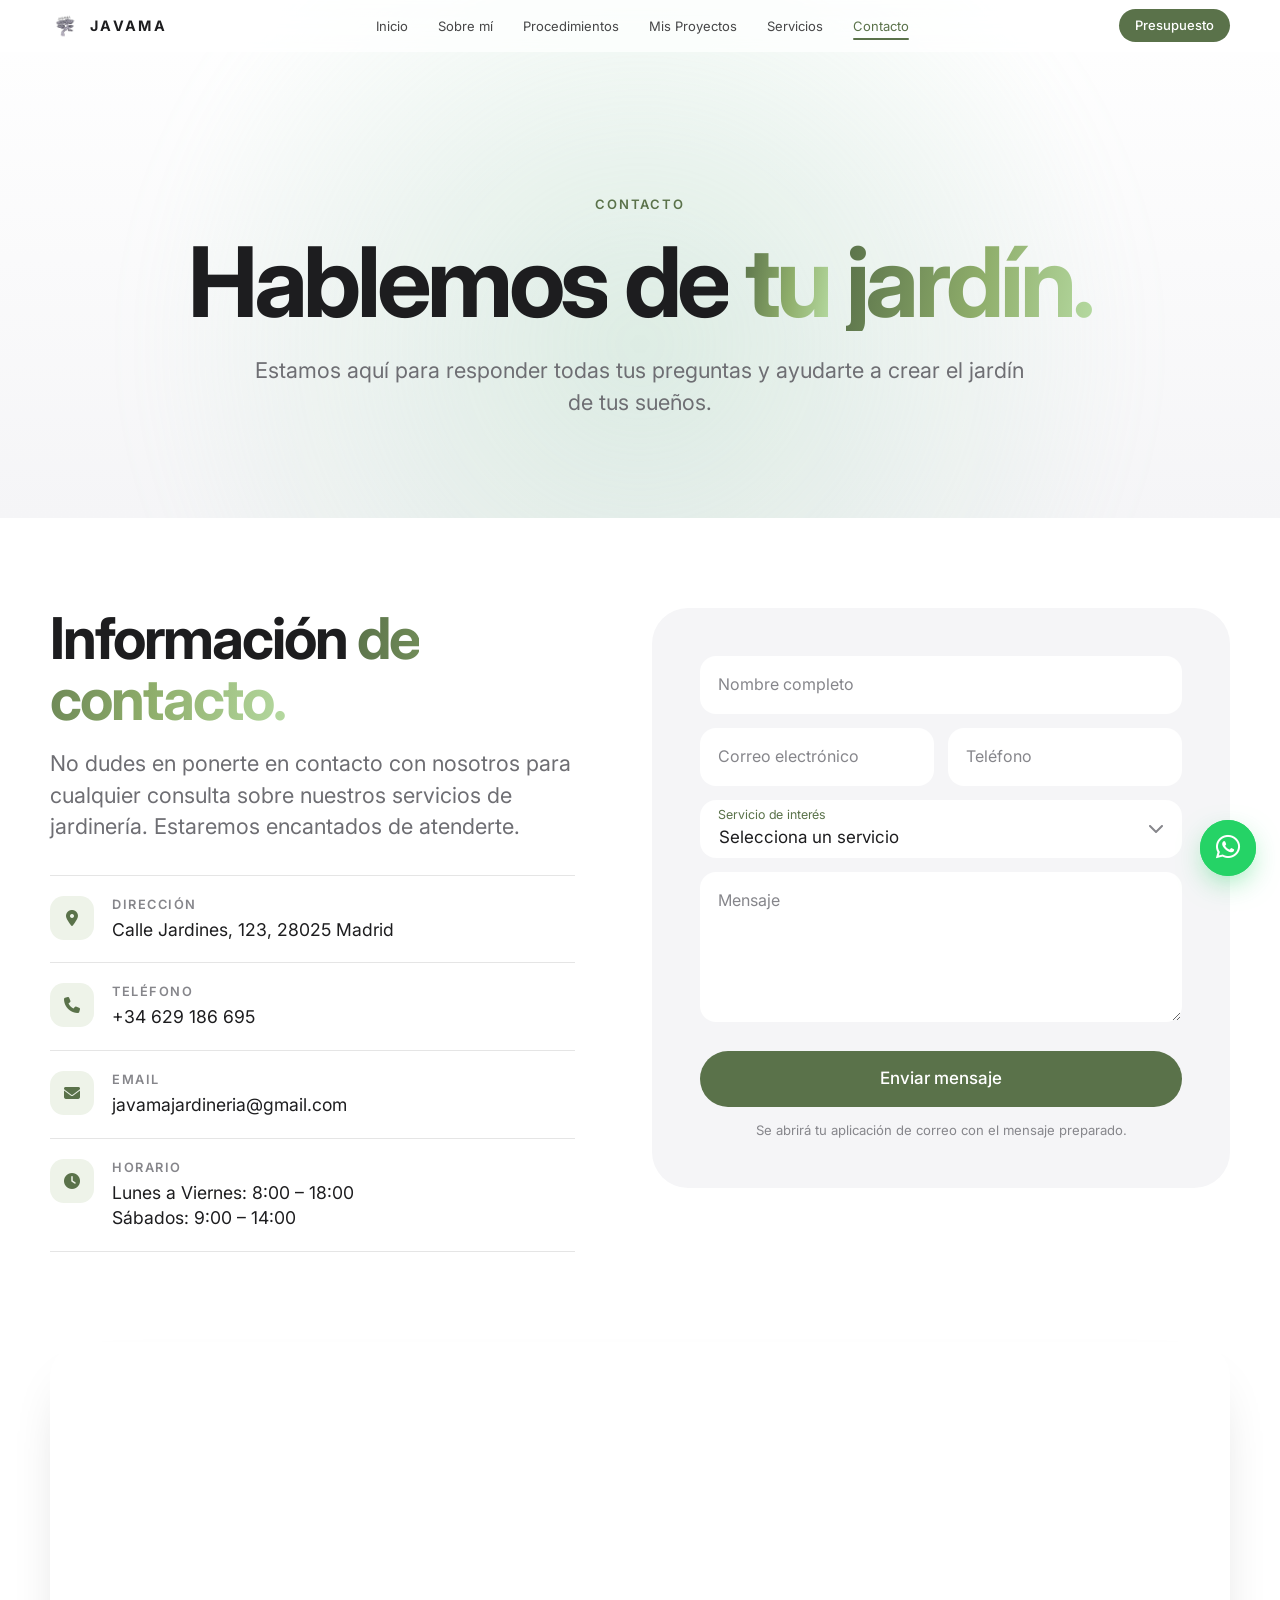
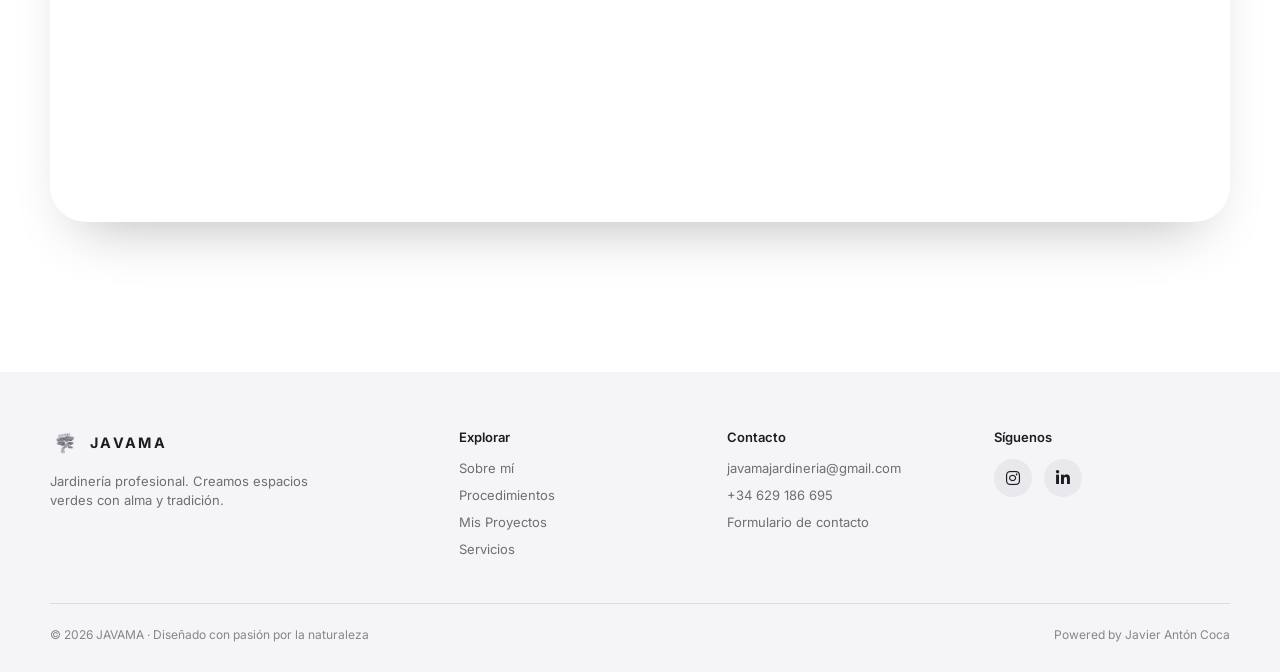
==== commit 43c436ea: "Preloader solo al inicio, carga pausada y transicion de arboles de fondo" ====
--- a/contacto.html
+++ b/contacto.html
@@ -22,47 +22,6 @@
   <link rel="stylesheet" href="css/style.css">
 </head>
 <body>
-<!-- Pantalla de carga (Preloader) con círculo, bonsái central y bonsáis flotantes de fondo -->
-<div id="preloader" class="preloader" role="status" aria-live="polite">
-  <!-- Bonsáis flotantes en el fondo -->
-  <div class="preloader-bg-bonsais" aria-hidden="true">
-    <img class="bg-bonsai b1" src="img/logo-tight.png" alt="">
-    <img class="bg-bonsai b2" src="img/logo-tight.png" alt="">
-    <img class="bg-bonsai b3" src="img/logo-tight.png" alt="">
-    <img class="bg-bonsai b4" src="img/logo-tight.png" alt="">
-    <img class="bg-bonsai b5" src="img/logo-tight.png" alt="">
-    <img class="bg-bonsai b6" src="img/logo-tight.png" alt="">
-  </div>
-
-  <div class="preloader-content">
-    <!-- Círculo central con anillo de carga y bonsái -->
-    <div class="preloader-circle-wrap">
-      <svg class="preloader-ring" viewBox="0 0 160 160" aria-hidden="true">
-        <defs>
-          <linearGradient id="preloaderGrad" x1="0%" y1="0%" x2="100%" y2="100%">
-            <stop offset="0%" stop-color="#8fae6b" />
-            <stop offset="50%" stop-color="#a8d5ba" />
-            <stop offset="100%" stop-color="#d4e8a8" />
-          </linearGradient>
-        </defs>
-        <circle class="ring-track" cx="80" cy="80" r="72" />
-        <circle class="ring-fill" cx="80" cy="80" r="72" />
-      </svg>
-      <div class="preloader-circle">
-        <div class="preloader-circle-glow"></div>
-        <img class="preloader-bonsai-img" src="img/logo-tight.png" alt="JAVAMA Jardinería" width="96" height="108">
-      </div>
-    </div>
-
-    <!-- Indicador de carga y porcentaje -->
-    <div class="preloader-info">
-      <div class="preloader-percent"><span id="preloader-pct">0</span>%</div>
-      <span class="preloader-status">Cargando experiencia...</span>
-      <span class="preloader-hint">Toca en cualquier lugar para entrar</span>
-    </div>
-  </div>
-</div>
-
 <header class="nav" role="banner">
   <div class="nav-in">
     <a href="index.html" class="brand" aria-label="JAVAMA — Inicio"><img src="img/logo.png" alt="" width="30" height="30">JAVAMA</a>
--- a/css/style.css
+++ b/css/style.css
@@ -48,74 +48,35 @@
   pointer-events: none;
 }
 
-/* Bonsáis flotantes en el fondo */
-.preloader-bg-bonsais {
+/* Galería de árboles cambiando en el fondo del preloader */
+.preloader-bg-trees {
   position: absolute;
-  inset: -30px;
+  inset: 0;
   pointer-events: none;
   overflow: hidden;
   z-index: 1;
 }
-.bg-bonsai {
+.tree-slide {
   position: absolute;
-  pointer-events: none;
-  filter: drop-shadow(0 15px 30px rgba(0, 0, 0, 0.6));
-  will-change: transform;
-}
-.bg-bonsai.b1 {
-  top: 8%;
-  left: 6%;
-  width: clamp(90px, 16vw, 150px);
-  opacity: 0.12;
-  animation: floatBonsai1 9s ease-in-out infinite;
-}
-.bg-bonsai.b2 {
-  top: 12%;
-  right: 8%;
-  width: clamp(110px, 20vw, 180px);
-  opacity: 0.14;
-  animation: floatBonsai2 11s ease-in-out infinite;
-}
-.bg-bonsai.b3 {
-  bottom: 12%;
-  left: 8%;
-  width: clamp(100px, 18vw, 160px);
-  opacity: 0.11;
-  animation: floatBonsai3 10s ease-in-out infinite;
-}
-.bg-bonsai.b4 {
-  bottom: 10%;
-  right: 10%;
-  width: clamp(80px, 15vw, 130px);
-  opacity: 0.13;
-  animation: floatBonsai1 8.5s ease-in-out infinite 1s;
-}
-.bg-bonsai.b5 {
-  top: 48%;
-  left: 3%;
-  width: clamp(70px, 12vw, 105px);
-  opacity: 0.08;
-  animation: floatBonsai2 12s ease-in-out infinite 2s;
-}
-.bg-bonsai.b6 {
-  top: 45%;
-  right: 4%;
-  width: clamp(75px, 13vw, 115px);
-  opacity: 0.09;
-  animation: floatBonsai3 9.5s ease-in-out infinite 1.5s;
-}
-
-@keyframes floatBonsai1 {
-  0%, 100% { transform: translate3d(0, 0, 0) rotate(0deg); }
-  50% { transform: translate3d(14px, -22px, 0) rotate(4deg); }
-}
-@keyframes floatBonsai2 {
-  0%, 100% { transform: translate3d(0, 0, 0) rotate(0deg); }
-  50% { transform: translate3d(-15px, -18px, 0) rotate(-3deg); }
-}
-@keyframes floatBonsai3 {
-  0%, 100% { transform: translate3d(0, 0, 0) rotate(0deg); }
-  50% { transform: translate3d(10px, -24px, 0) rotate(3deg); }
+  inset: -15px;
+  background-size: cover;
+  background-position: center;
+  opacity: 0;
+  transform: scale(1.02);
+  transition: opacity 1.1s cubic-bezier(0.4, 0, 0.2, 1), transform 5s ease-out;
+  filter: saturate(1.15) brightness(0.88);
+}
+.tree-slide.active {
+  opacity: 1;
+  transform: scale(1.08);
+}
+.tree-overlay {
+  position: absolute;
+  inset: 0;
+  background: radial-gradient(circle at center, rgba(16, 26, 14, 0.42) 0%, rgba(8, 12, 7, 0.82) 100%);
+  -webkit-backdrop-filter: blur(1.5px);
+  backdrop-filter: blur(1.5px);
+  z-index: 2;
 }
 
 /* Contenido central */
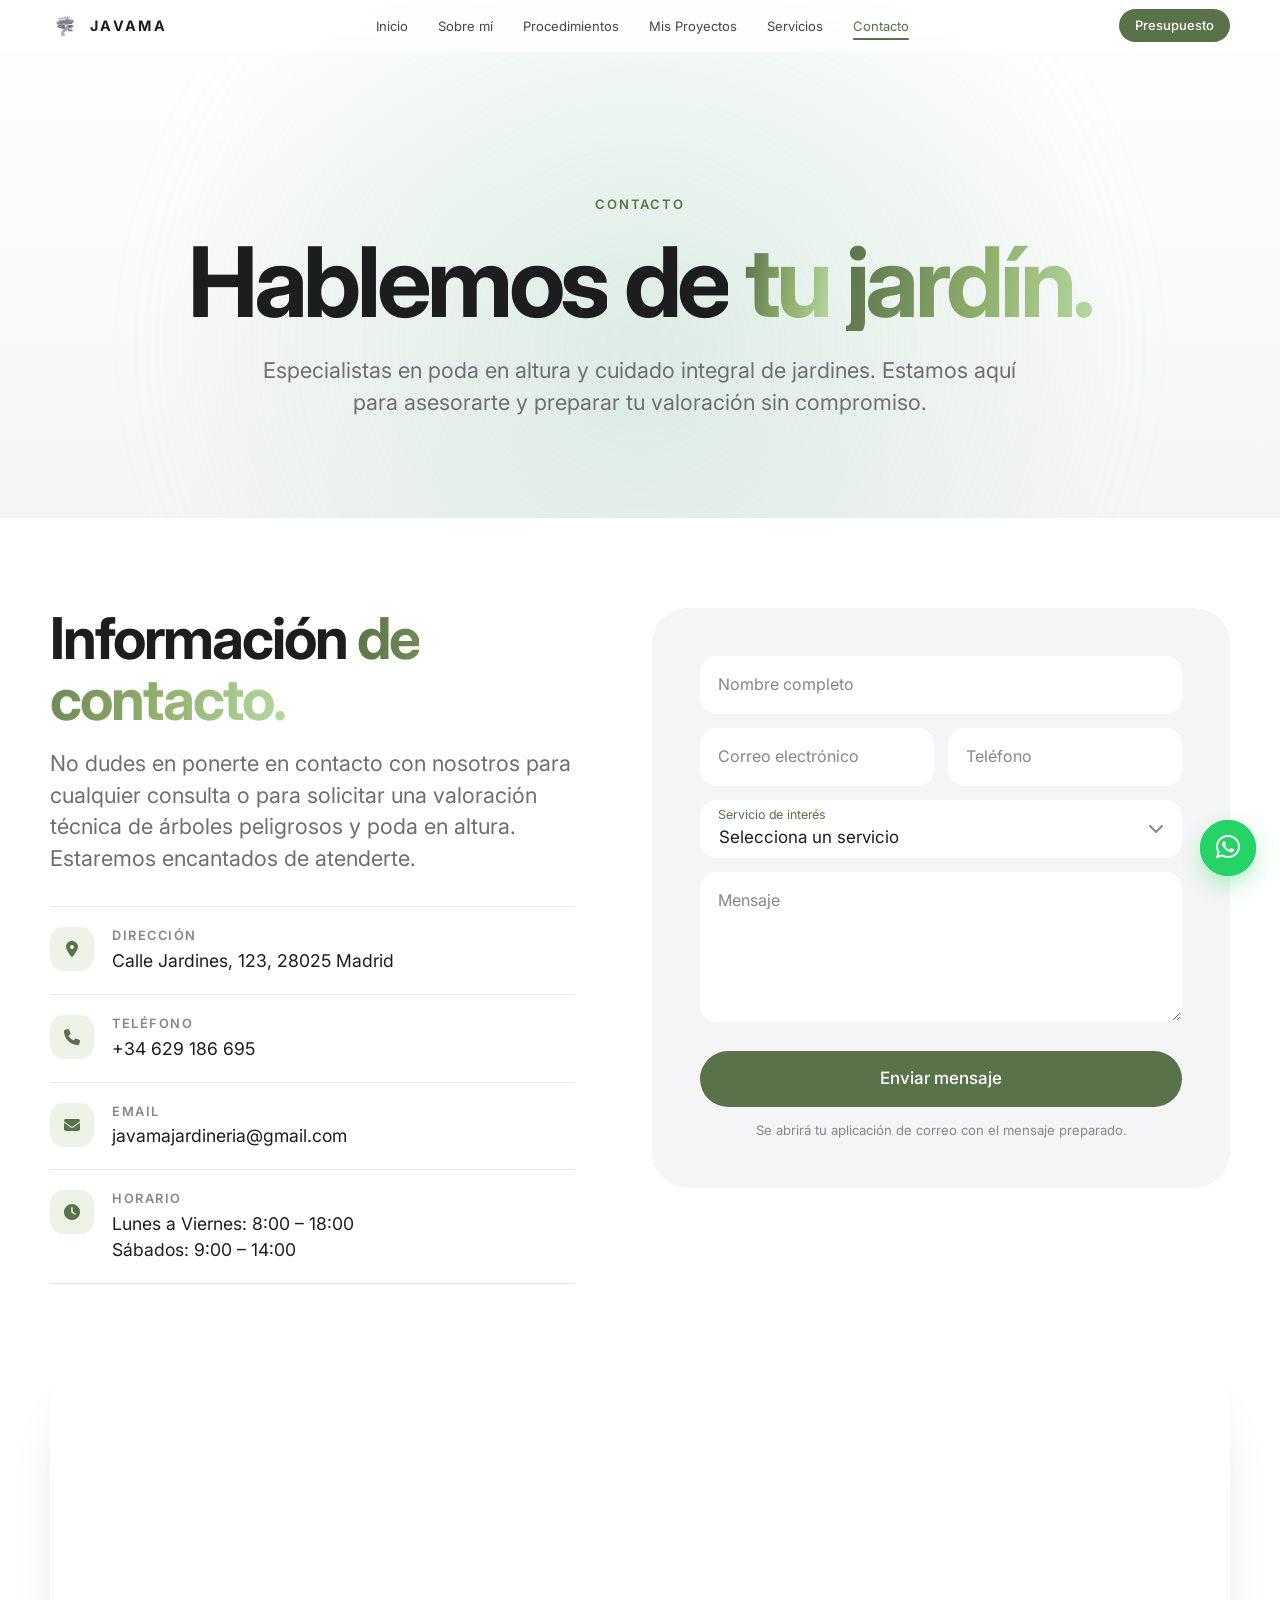
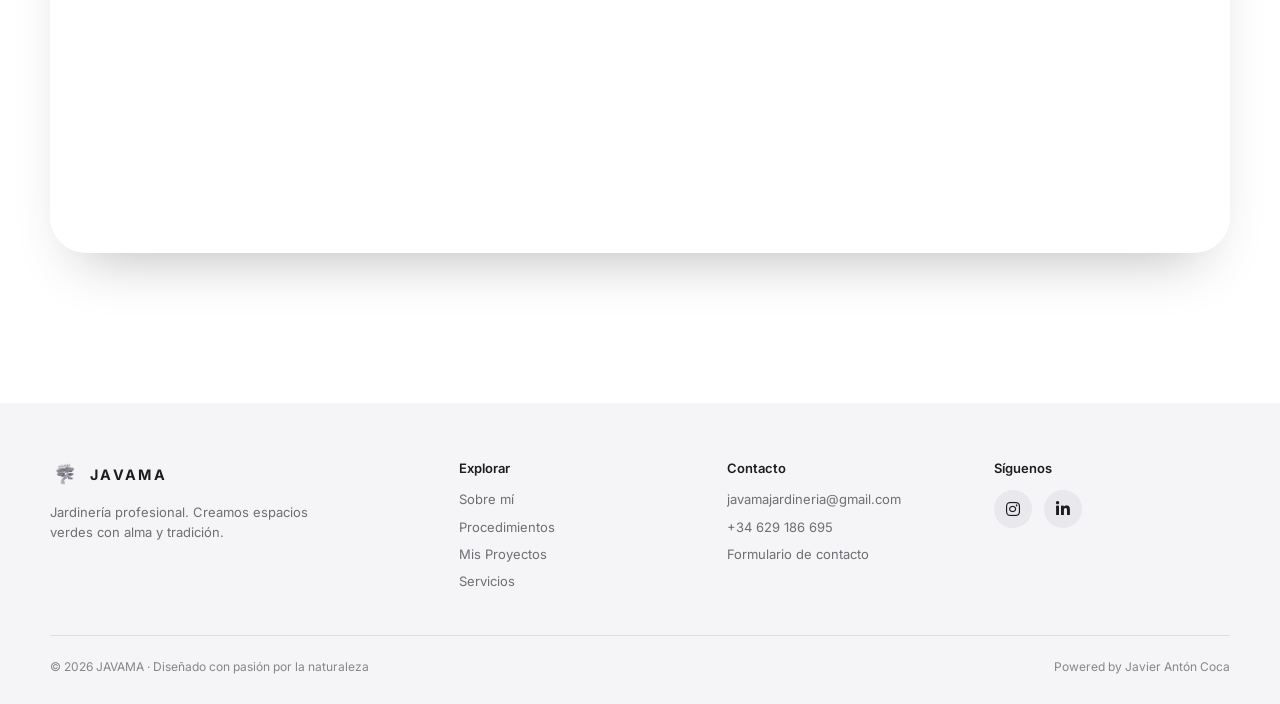
==== commit ceefa224: "Destacar la poda en altura como especialidad estrella en toda la web" ====
--- a/contacto.html
+++ b/contacto.html
@@ -37,7 +37,7 @@
   <div class="container">
     <span class="eyebrow" data-reveal>Contacto</span>
     <h1 class="h-xl" data-split>Hablemos de <span class="grad">tu jardín.</span></h1>
-    <p class="lead" data-reveal style="--d:300">Estamos aquí para responder todas tus preguntas y ayudarte a crear el jardín de tus sueños.</p>
+    <p class="lead" data-reveal style="--d:300">Especialistas en poda en altura y cuidado integral de jardines. Estamos aquí para asesorarte y preparar tu valoración sin compromiso.</p>
   </div>
 </section>
 
@@ -46,7 +46,7 @@
     <div class="contact">
       <div data-reveal="left">
         <h2 class="h-lg">Información <span class="grad">de contacto.</span></h2>
-        <p class="lead" style="margin-top:18px">No dudes en ponerte en contacto con nosotros para cualquier consulta sobre nuestros servicios de jardinería. Estaremos encantados de atenderte.</p>
+        <p class="lead" style="margin-top:18px">No dudes en ponerte en contacto con nosotros para cualquier consulta o para solicitar una valoración técnica de árboles peligrosos y poda en altura. Estaremos encantados de atenderte.</p>
         <div class="info-list">
           <div class="info"><div class="ico"><i class="fa-solid fa-location-dot"></i></div><div><h4>Dirección</h4><p>Calle Jardines, 123, 28025 Madrid</p></div></div>
           <div class="info"><div class="ico"><i class="fa-solid fa-phone"></i></div><div><h4>Teléfono</h4><a href="tel:+34629186695">+34 629 186 695</a></div></div>
@@ -65,8 +65,8 @@
           <div class="field">
             <select id="servicio" name="servicio">
               <option value="">Selecciona un servicio</option>
+              <option value="poda">Poda en altura y apeo técnico (Especialidad)</option>
               <option value="diseno">Diseño de jardines</option>
-              <option value="poda">Poda en altura</option>
               <option value="mantenimiento">Mantenimiento</option>
               <option value="palmeras">Tratamiento de palmeras</option>
               <option value="riego">Sistemas de riego</option>
--- a/css/style.css
+++ b/css/style.css
@@ -518,6 +518,235 @@
 .tile h3 { font-size: clamp(1.35rem, 2.1vw, 1.75rem); letter-spacing: -0.025em; font-weight: 600; margin: 26px 0 8px; color: #fff; }
 .tile p { color: #a1a1a6; font-size: 1.0625rem; max-width: 30em; }
 
+/* ---------- Poda en Altura: Destacados y Estilos Especiales ---------- */
+.hero-pill-poda {
+  display: inline-flex;
+  align-items: center;
+  gap: 8px;
+  background: linear-gradient(135deg, rgba(90, 114, 74, 0.18), rgba(168, 213, 186, 0.28));
+  color: #26371d;
+  font-weight: 600;
+  padding: 4px 14px;
+  border-radius: 999px;
+  border: 1px solid rgba(90, 114, 74, 0.28);
+  box-shadow: 0 2px 10px rgba(90, 114, 74, 0.1);
+}
+.hero-pill-poda i {
+  color: var(--green);
+}
+
+.badge-specialty {
+  display: inline-flex;
+  align-items: center;
+  gap: 8px;
+  align-self: flex-start;
+  margin-bottom: 12px;
+  font-size: 0.76rem;
+  letter-spacing: 0.1em;
+  text-transform: uppercase;
+  font-weight: 700;
+  color: #fff;
+  background: linear-gradient(135deg, #5a724a, #26371d);
+  padding: 5px 14px;
+  border-radius: 999px;
+  border: 1px solid rgba(168, 213, 186, 0.5);
+  box-shadow: 0 4px 14px rgba(0, 0, 0, 0.35);
+}
+.badge-specialty i {
+  color: #ffd166;
+}
+
+.tile-poda-featured {
+  background: radial-gradient(120% 120% at 90% 10%, rgba(90, 114, 74, 0.35) 0%, transparent 60%),
+              linear-gradient(165deg, #1d2719 0%, #12190f 100%) !important;
+  border: 1.5px solid rgba(168, 213, 186, 0.45) !important;
+  box-shadow: 0 16px 40px -15px rgba(0, 0, 0, 0.6), inset 0 0 25px rgba(168, 213, 186, 0.1) !important;
+}
+.tile-poda-featured .ico {
+  background: rgba(168, 213, 186, 0.22);
+  color: #d4e8a8;
+  box-shadow: 0 0 20px rgba(168, 213, 186, 0.3);
+}
+
+.price-card.featured-poda {
+  background: linear-gradient(165deg, #ffffff 0%, #f1f7ed 100%);
+  border: 2px solid var(--green);
+  box-shadow: 0 20px 45px -18px rgba(90, 114, 74, 0.35);
+  position: relative;
+}
+.price-card.featured-poda .badge-specialty {
+  background: linear-gradient(135deg, var(--green), #26371d);
+  color: #fff;
+  margin-bottom: 14px;
+}
+.price-card.featured-poda .price {
+  background: var(--green);
+  color: #fff;
+}
+
+/* Sección exclusiva de Poda en Altura */
+.section-poda {
+  padding-top: clamp(40px, 6vw, 70px);
+  padding-bottom: clamp(40px, 6vw, 70px);
+}
+.poda-banner {
+  position: relative;
+  overflow: hidden;
+  border-radius: 38px;
+  background: radial-gradient(100% 120% at 0% 0%, #2f4323 0%, #162211 60%, #0d140a 100%);
+  border: 1px solid rgba(168, 213, 186, 0.25);
+  box-shadow: 0 40px 90px -25px rgba(0, 0, 0, 0.65);
+  display: grid;
+  grid-template-columns: 1.15fr 0.85fr;
+  gap: clamp(32px, 5vw, 64px);
+  padding: clamp(36px, 6vw, 72px);
+  align-items: center;
+  color: #fff;
+}
+.poda-banner::before {
+  content: "";
+  position: absolute;
+  top: -150px;
+  right: -150px;
+  width: 450px;
+  height: 450px;
+  border-radius: 50%;
+  background: radial-gradient(circle, rgba(168, 213, 186, 0.18) 0%, transparent 70%);
+  filter: blur(40px);
+  pointer-events: none;
+}
+.poda-banner-content {
+  position: relative;
+  z-index: 2;
+  display: flex;
+  flex-direction: column;
+  gap: 18px;
+}
+.eyebrow-accent {
+  display: inline-flex;
+  align-items: center;
+  gap: 8px;
+  font-size: 0.82rem;
+  font-weight: 700;
+  letter-spacing: 0.18em;
+  text-transform: uppercase;
+  color: var(--green-3);
+}
+.eyebrow-accent i {
+  font-size: 0.95rem;
+  color: #ffd166;
+}
+.grad-gold {
+  background: linear-gradient(135deg, #d4e8a8 0%, #a8d5ba 45%, #ffd166 100%);
+  -webkit-background-clip: text;
+  background-clip: text;
+  -webkit-text-fill-color: transparent;
+}
+.poda-lead {
+  font-size: clamp(1.05rem, 1.5vw, 1.22rem);
+  line-height: 1.55;
+  color: rgba(255, 255, 255, 0.82);
+}
+.poda-highlights {
+  display: grid;
+  gap: 14px;
+  margin: 10px 0 16px;
+}
+.poda-pill {
+  display: flex;
+  align-items: flex-start;
+  gap: 16px;
+  background: rgba(255, 255, 255, 0.05);
+  border: 1px solid rgba(168, 213, 186, 0.16);
+  padding: 14px 18px;
+  border-radius: 18px;
+  transition: transform 0.3s var(--ease), background 0.3s, border-color 0.3s;
+}
+.poda-pill:hover {
+  background: rgba(255, 255, 255, 0.09);
+  border-color: rgba(168, 213, 186, 0.38);
+  transform: translateX(6px);
+}
+.poda-pill i {
+  font-size: 1.35rem;
+  color: var(--green-3);
+  margin-top: 3px;
+  flex-shrink: 0;
+}
+.poda-pill strong {
+  display: block;
+  font-size: 1rem;
+  font-weight: 600;
+  color: #ffffff;
+  margin-bottom: 2px;
+}
+.poda-pill small {
+  display: block;
+  font-size: 0.86rem;
+  line-height: 1.4;
+  color: rgba(255, 255, 255, 0.7);
+}
+.poda-banner-content .btns {
+  display: flex;
+  gap: 14px;
+  flex-wrap: wrap;
+  margin-top: 8px;
+}
+
+.poda-banner-media {
+  position: relative;
+  z-index: 2;
+  display: flex;
+  flex-direction: column;
+  gap: 14px;
+}
+.poda-media-card {
+  position: relative;
+  border-radius: 22px;
+  overflow: hidden;
+  box-shadow: 0 20px 40px rgba(0, 0, 0, 0.45);
+  border: 1px solid rgba(255, 255, 255, 0.12);
+}
+.poda-media-card.main {
+  height: clamp(230px, 28vw, 320px);
+}
+.poda-media-card img {
+  width: 100%;
+  height: 100%;
+  object-fit: cover;
+  transition: transform 0.8s var(--ease);
+}
+.poda-media-card:hover img {
+  transform: scale(1.05);
+}
+.poda-media-card .media-tag {
+  position: absolute;
+  left: 14px;
+  bottom: 14px;
+  z-index: 2;
+  font-size: 0.78rem;
+  font-weight: 600;
+  letter-spacing: 0.04em;
+  color: #fff;
+  background: rgba(16, 26, 14, 0.78);
+  -webkit-backdrop-filter: blur(8px);
+  backdrop-filter: blur(8px);
+  padding: 6px 12px;
+  border-radius: 999px;
+  border: 1px solid rgba(168, 213, 186, 0.3);
+  display: inline-flex;
+  align-items: center;
+  gap: 6px;
+}
+.poda-media-grid {
+  display: grid;
+  grid-template-columns: 1fr 1fr;
+  gap: 14px;
+}
+.poda-media-card.sm {
+  height: clamp(120px, 14vw, 160px);
+}
+
 /* ---------- Cajas de características ---------- */
 .features { display: grid; grid-template-columns: repeat(3, 1fr); gap: clamp(28px, 4vw, 56px); margin-top: clamp(40px, 6vw, 72px); }
 .feature .ico { font-size: 1.7rem; color: var(--green); margin-bottom: 18px; }
@@ -758,6 +987,7 @@
   .about-photo-wrap { max-width: 520px; margin: 0 auto; }
   .about-photo { max-width: 520px; aspect-ratio: 5 / 4; }
   .footer-grid { grid-template-columns: 1fr 1fr; }
+  .poda-banner { grid-template-columns: 1fr; gap: 40px; }
 }
 
 @media (max-width: 640px) {
@@ -773,6 +1003,10 @@
   .hero-card { clip-path: inset(calc(86vh * (1 - var(--e))) calc(6vw * (1 - var(--e))) calc(-30vh * (1 - var(--e))) calc(6vw * (1 - var(--e))) round calc(36px * (1 - var(--e)))); }
   .whatsapp { right: 16px; bottom: 16px; width: 52px; height: 52px; }
   .lb-prev { left: 10px; } .lb-next { right: 10px; }
+  .poda-media-grid { grid-template-columns: 1fr; }
+  .poda-banner { padding: 30px 20px; border-radius: 28px; }
+  .poda-banner-content .btns { flex-direction: column; width: 100%; }
+  .poda-banner-content .btns .btn { width: 100%; justify-content: center; }
 }
 
 @media (prefers-reduced-motion: reduce) {
